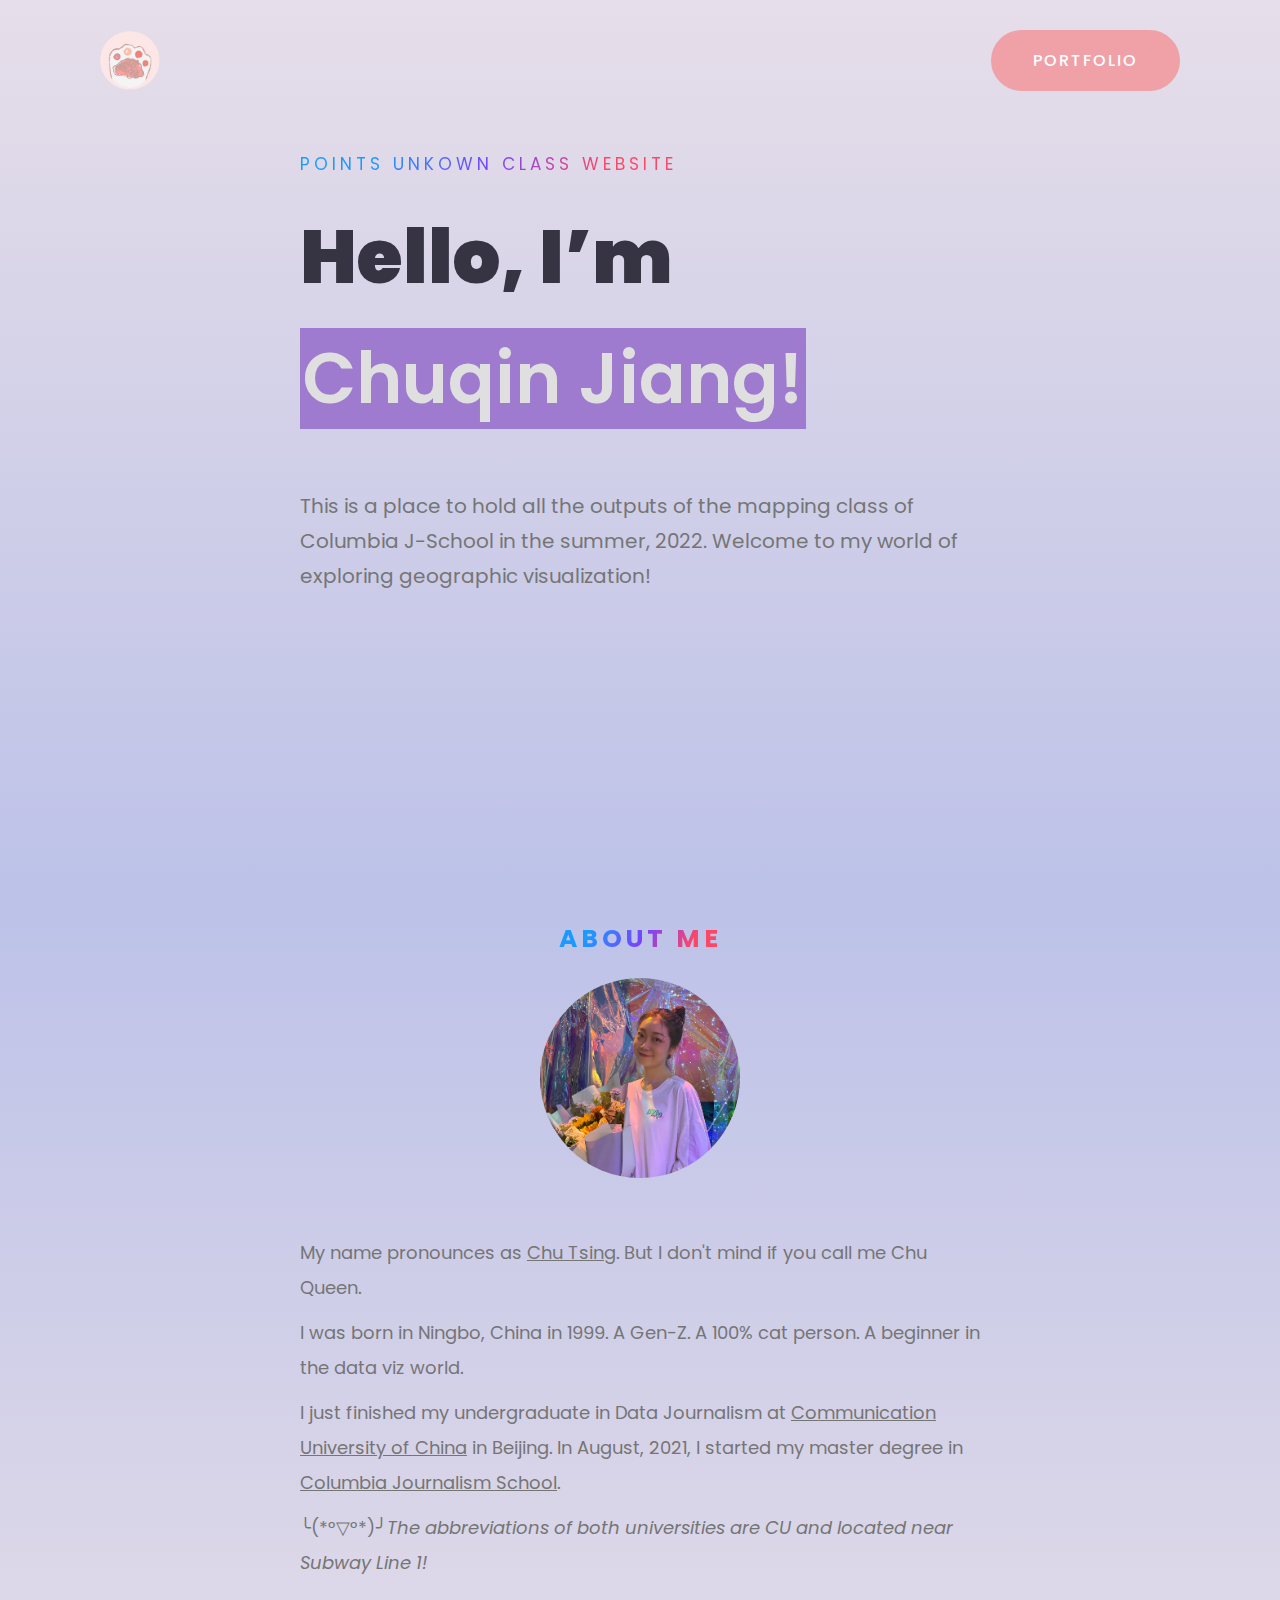
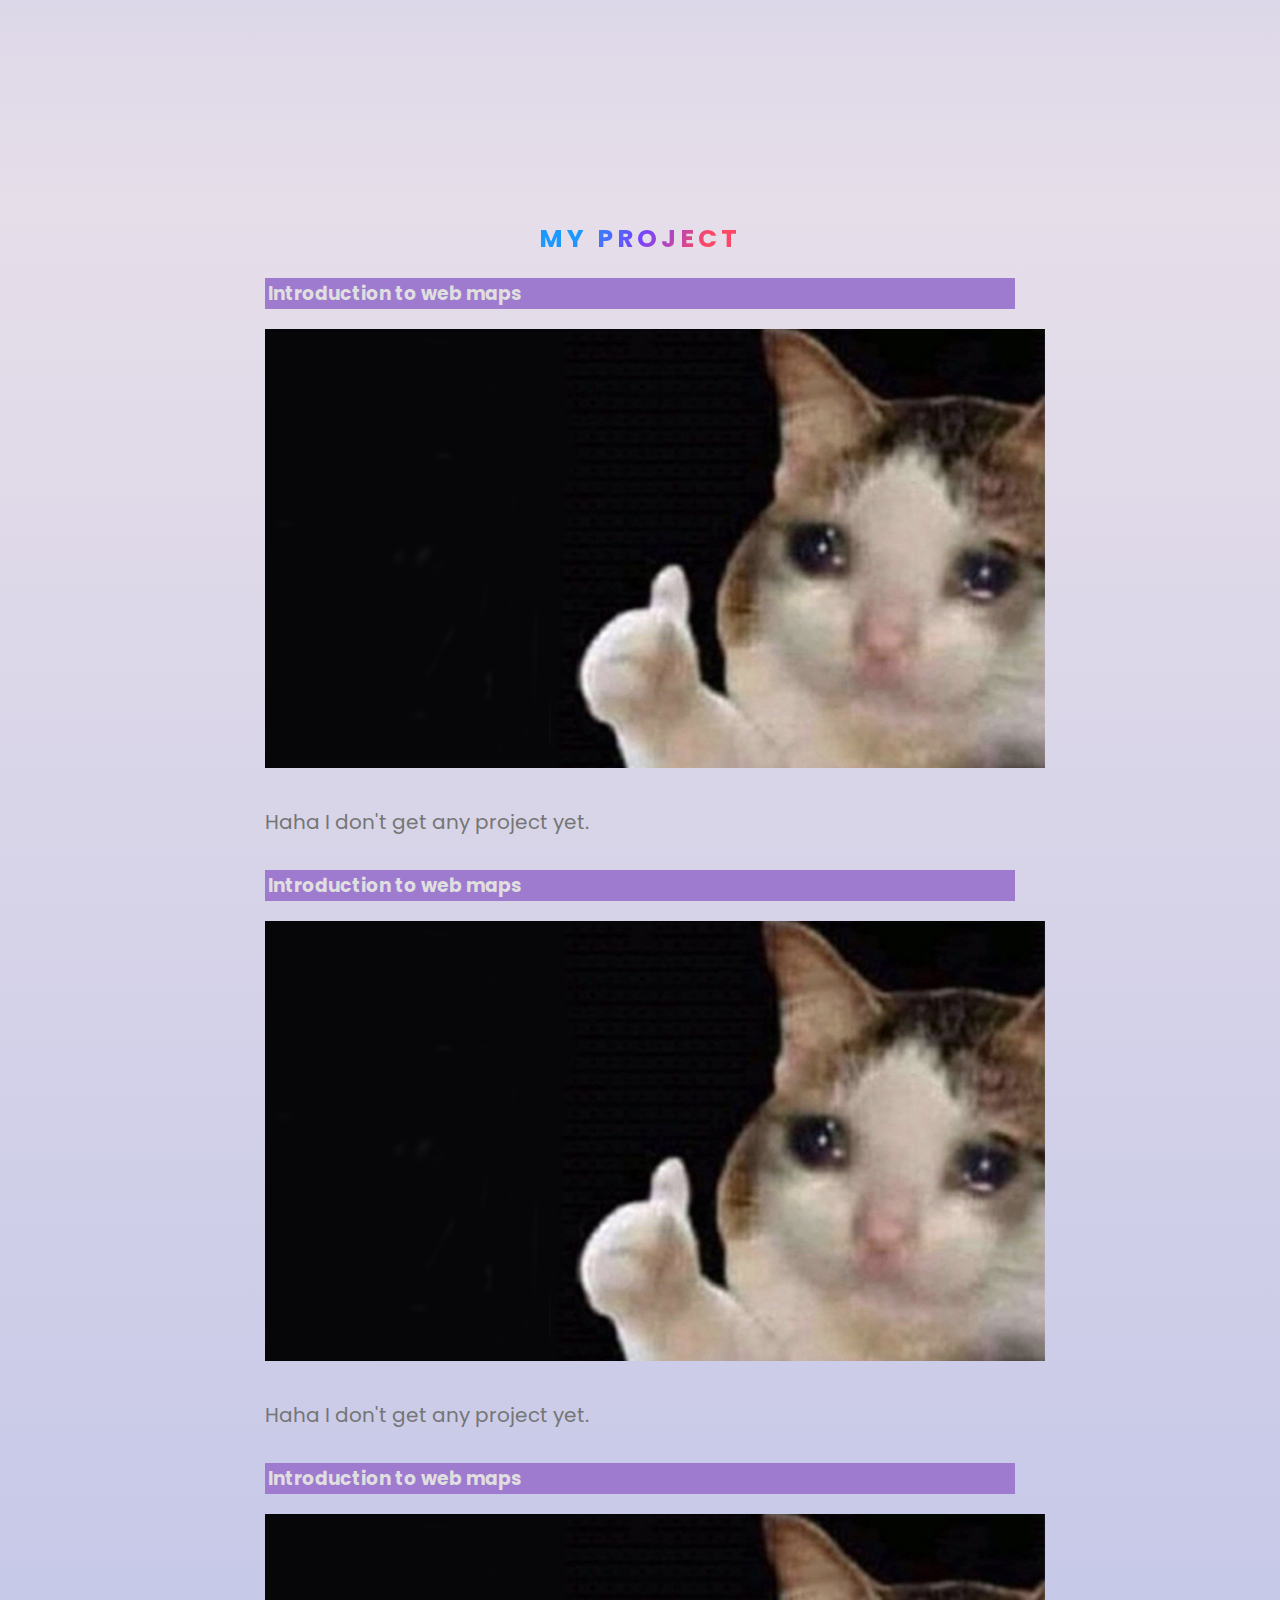
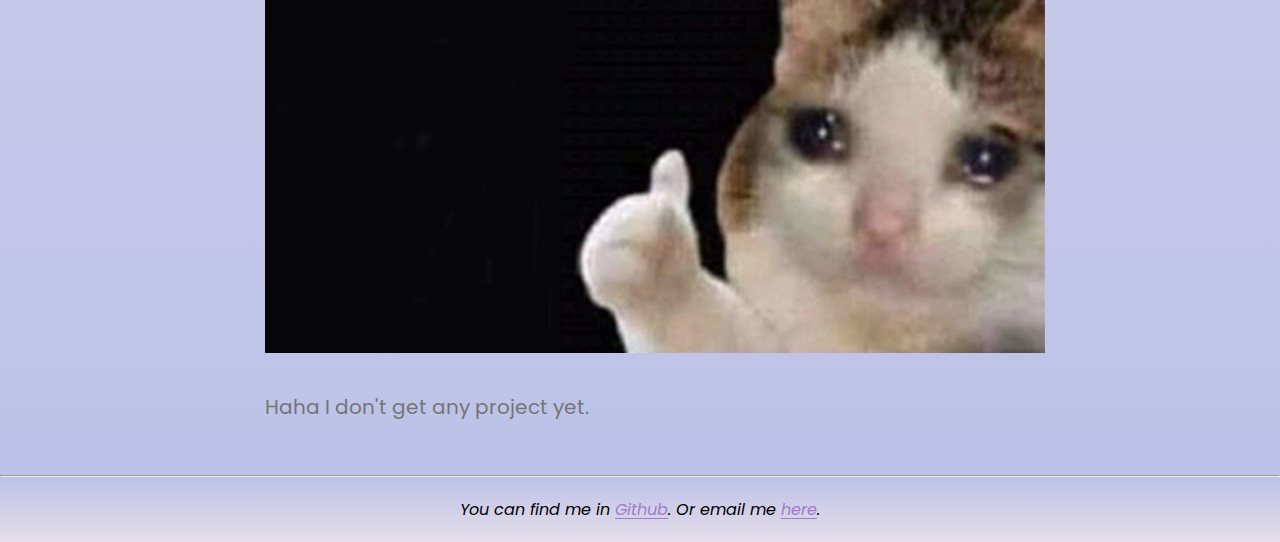
==== index.html @ 4bb828d9 "Initial commit" ====
<!DOCTYPE html>
<html lang="en">
<head>
    <meta charset="UTF-8">
    <title>Chuqin's Points Unknown Class Website</title>
    <link rel="icon" type="image/x-icon" href="img/map.png">
    <link rel="stylesheet" href="style.css">
    <style>
        @media (max-width: 768px) {.card-container {flex-direction: column;}
}
    </style>
</head>
<body>

    <div class="hero">
        <nav>
            <img src="img/cat.png" class="logo">
            <a href="https://angelinejcq.github.io/" class="btn">Portfolio</a>
        </nav>

        <div class="content">
            <span class="title">Points Unkown class website</span>
            <h1>Hello, I’m <br><span>Chuqin Jiang!</span></h1>
            <p>This is a place to hold all the outputs of the mapping class of Columbia J-School in the summer, 2022. Welcome to my world of exploring geographic visualization!</p>
        </div>
    </div>
    <div class="hero2">
        <div class="section">
            <span class="subtitle">About Me</span>
            <div class="img-holder">
                <img src="img/photo.png" alt="This is my profile photo.">
            </div>
            <div class="content">
                <p>My name pronounces as <span class="emp">Chu Tsing</span>. But I don't mind if you call me Chu Queen.</p>
                <p>I was born in Ningbo, China in 1999. A Gen-Z. A 100% cat person. A beginner in the data viz world.</p>
                <p>I just finished my undergraduate in Data Journalism at <span class="emp">Communication University of China</span> in Beijing. In August, 2021, I started my master degree in <span class="emp">Columbia Journalism School</span>.</p>
                <p>╰(*°▽°*)╯<i>The abbreviations of both universities are CU and located near Subway Line 1!</i></p>
            </div>   
        </div>
    </div>
    <div class="hero3">
        <div class="section">
            <span class="subtitle">My Project</span>
            <a class="no-underline" href="http://" target="_blank" rel="noopener noreferrer">
                <h3>Introduction to web maps</h3>
                <img src="img/change.jpg" alt="Project description">
                <p>Haha I don't get any project yet. </p>
            </a>
            <a class="no-underline" href="http://" target="_blank" rel="noopener noreferrer">
                <h3>Introduction to web maps</h3>
                <img src="img/change.jpg" alt="Project description">
                <p>Haha I don't get any project yet. </p>
            </a>
            <a class="no-underline" href="http://" target="_blank" rel="noopener noreferrer">
                <h3>Introduction to web maps</h3>
                <img src="img/change.jpg" alt="Project description">
                <p>Haha I don't get any project yet. </p>
            </a>
        </div>
    </div>
    <hr>
    <div class="hero4">
        <p class="footer">
            You can find me in <a class="emp" href="https://github.com/AngelineJCQ">Github</a>. Or email me <a class="emp" href="mailto:cj2704@columbia.edu">here</a>.
        </p>
    </div>

</body>
</html>
---- style.css ----
@import url('https://fonts.googleapis.com/css2?family=Poppins:wght@400;500;600;700&display=swap');

*{
    margin: 0;
    padding: 0;
    box-sizing: border-box;
    font-family: 'Poppins', sans-serif;
}
a{
    text-decoration: none;
}
.hero{
    width: 100%;
    height: 100vh;
    background-image: linear-gradient(to top, #bdc2e8 0%, #bdc2e8 1%, #e6dee9 100%);
    background-size: cover;
}

.hero2{
    width: 100%;
    height: 100vh;
    background-image: linear-gradient(to top, #e6dee9 0%, #bdc2e8 99%, #bdc2e8 100%)
}

.hero3{
    width: 100%;
    background-image: linear-gradient(to top, #bdc2e8 0%, #bdc2e8 1%, #e6dee9 100%);
}

.hero4{
    width: 100%;
    background-image: linear-gradient(to top, #e6dee9 0%, #bdc2e8 99%, #bdc2e8 100%)
}


nav{
    display: flex;
    align-items: center;
    justify-content: space-between;
    padding: 30px 100px;
}
.logo{
    max-height: 60px;
}

.btn{
    color: #fff;
    font-size: 16px;
    text-transform: uppercase;
    letter-spacing: 2px;
    padding: 16px 40px;
    border-radius: 500px;
    display: inline-block;
    font-weight: 500;
    transition: all .4s ease-in-out;
    background-size: 152% 100%;
    background: #f0a1a8;
    border: 2px solid #f0a1a8;
}
.btn:hover{
    background: transparent;
    border-color: #f0a1a8;
    color: #f0a1a8;
}
.content{
    margin: 0 auto;
    max-width: 740px;
    padding: 30px;
}
.content .title{
    color: #1f1f25;
    font-size: 17px;
    text-transform: uppercase;
    letter-spacing: 4px;
    display: inline-block;
    margin-bottom: 20px;
    background: linear-gradient(120deg, #1c99fe 20.69%, #7644ff 50.19%,#fd4766 79.69%);
    -webkit-background-clip: text;
    -webkit-text-fill-color: transparent;
}
.content h1{
    color: #363343;
    font-size: 75px;
    font-weight: 900;
    line-height: 120px;
    text-transform: inherit;
    margin-bottom: 40px;
}
.content h1 span{
    font-weight: 600;
    font-size: 70px;
    text-decoration: none;
    background:#9f7bcf;
    padding: 1px 3px;
    color: rgb(223, 223, 223);
}


.content p{
    font-size: 20px;
    color: #757575;
    margin-top: 50px;
    margin-bottom: 30px;
    line-height: 35px;
}
.section{
    margin: 0 auto;
    max-width: 790px;
    padding: 20px;
    text-align: center;
}
.subtitle{
    color: #1f1f25;
    font-size: 25px;
    font-weight: 700;
    font-display: center;
    text-align: center;
    text-transform: uppercase;
    letter-spacing: 4px;
    display: inline-block;
    margin-bottom: 20px;
    background: linear-gradient(120deg, #1c99fe 20.69%, #7644ff 50.19%,#fd4766 79.69%);
    -webkit-background-clip: text;
    -webkit-text-fill-color: transparent;
}

.img-holder{
    text-align: center;
}
.img-holder img{
    border-radius: 50%;
    max-width: 200px;
    margin-bottom: 20px;
}

.section p{
    text-align: left;
    margin-top: 0;
    font-size: 18px;
    margin-bottom: 10px;
    line-height: 35px;
}

.emp {
    text-decoration: underline;
}

.no-underline img {
    max-width: 780px;
    margin-top: 20px;
    margin-bottom: 30px;
}

.no-underline h3{
    text-align: left;
    text-decoration: none;
    background: #9f7bcf;
    padding: 1px 3px;
    color: rgb(223, 223, 223);
    max-width: 790px;
}

.no-underline p{
    font-size: 20px;
    color: #757575;
    margin-bottom: 30px;
    line-height: 35px;

}

.footer {
    text-align: center;
    font-style: italic;
    padding: 20px;
}

.footer a{
    text-decoration: underline;
    text-underline-offset: 3px;
    color:#9f7bcf;
}

.footer a:visited{
    text-decoration: underline;
    text-underline-offset: 3px;
    color:#9f7bcf;
}

.footer a:hover {
    color:#4a06a2;
}
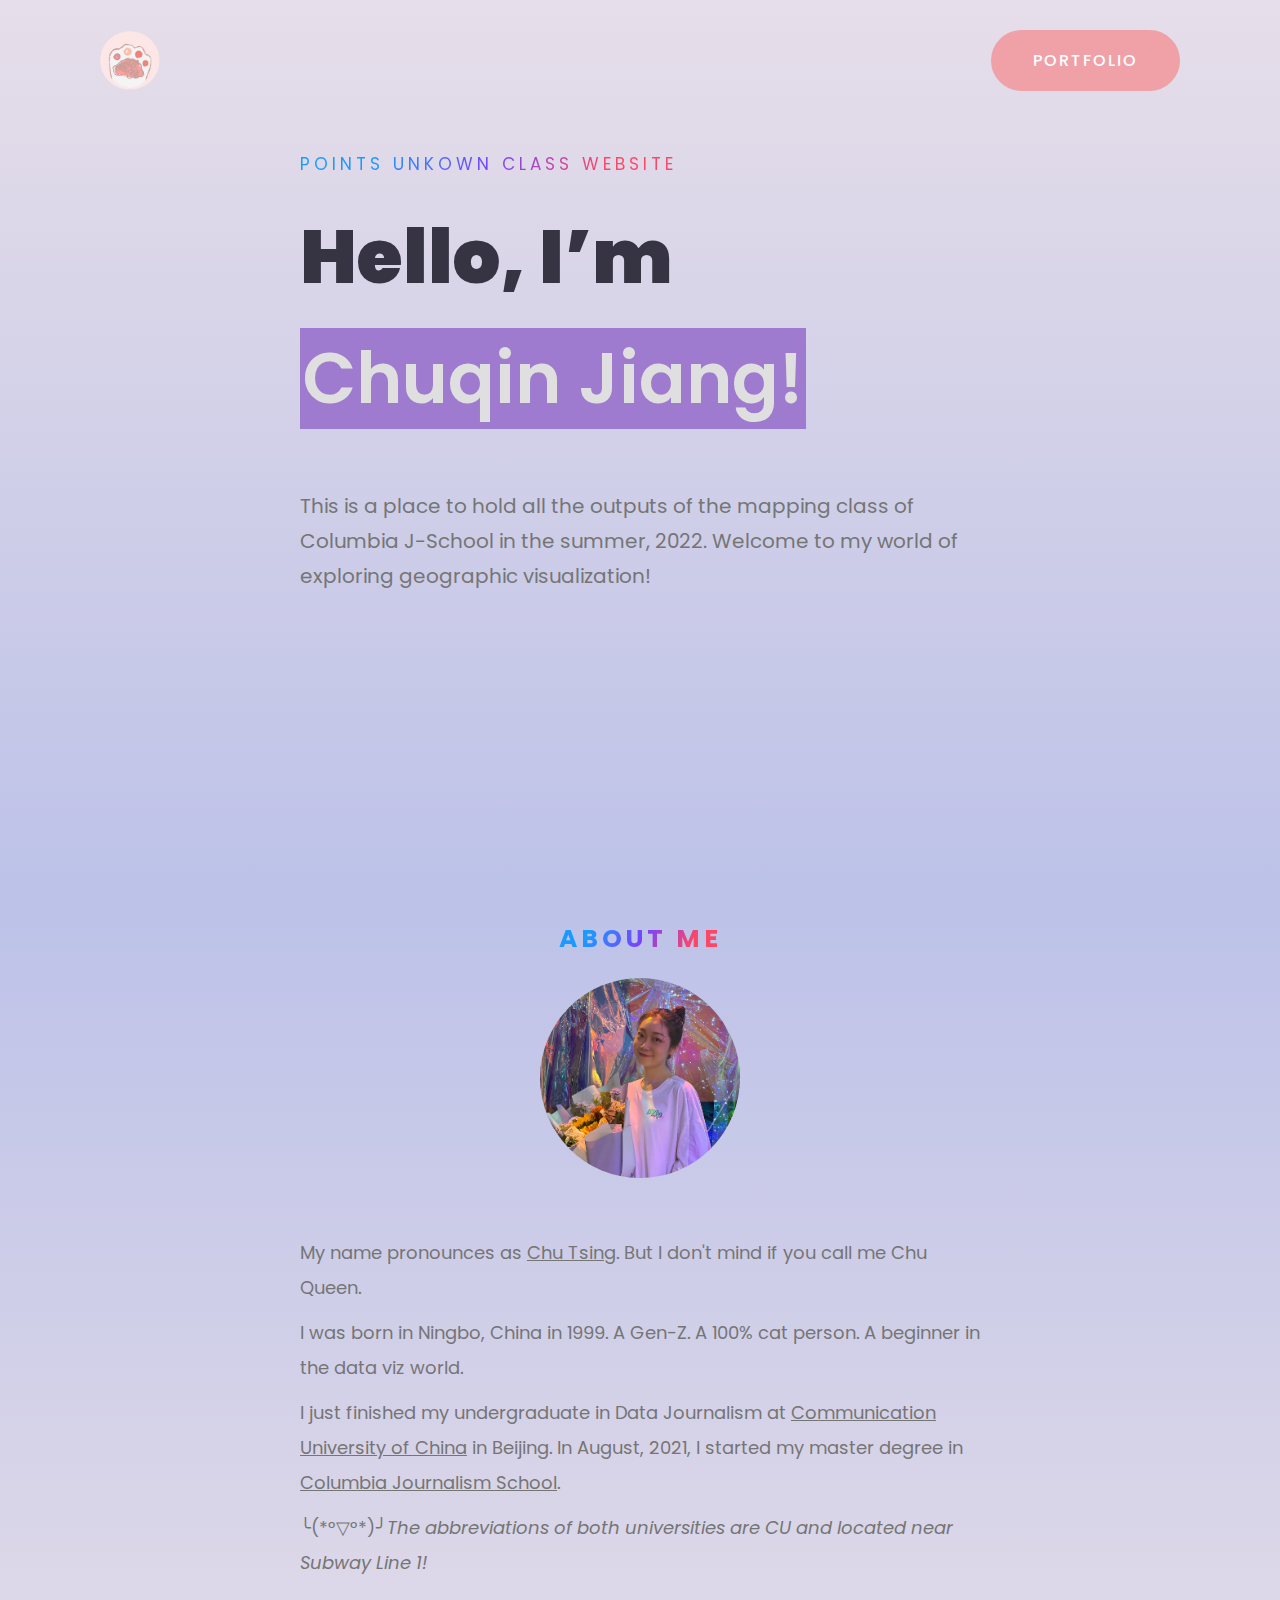
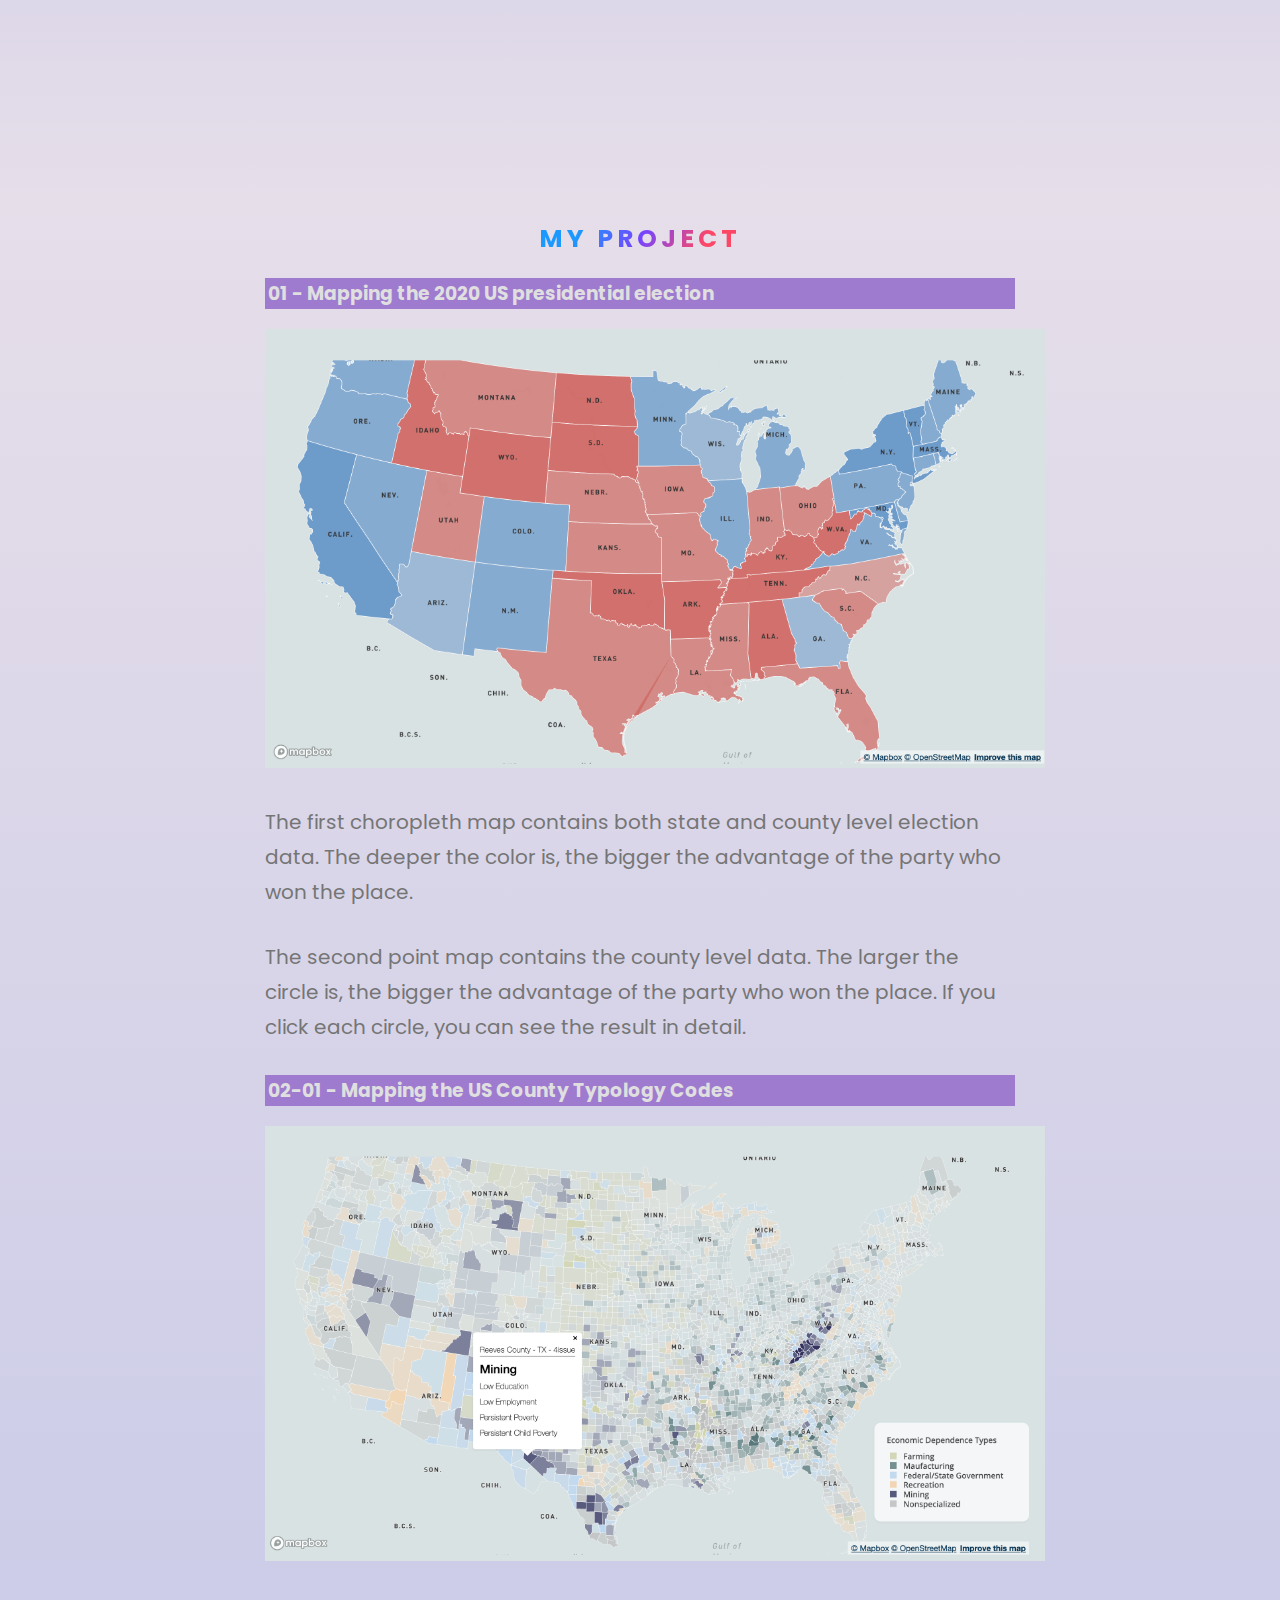
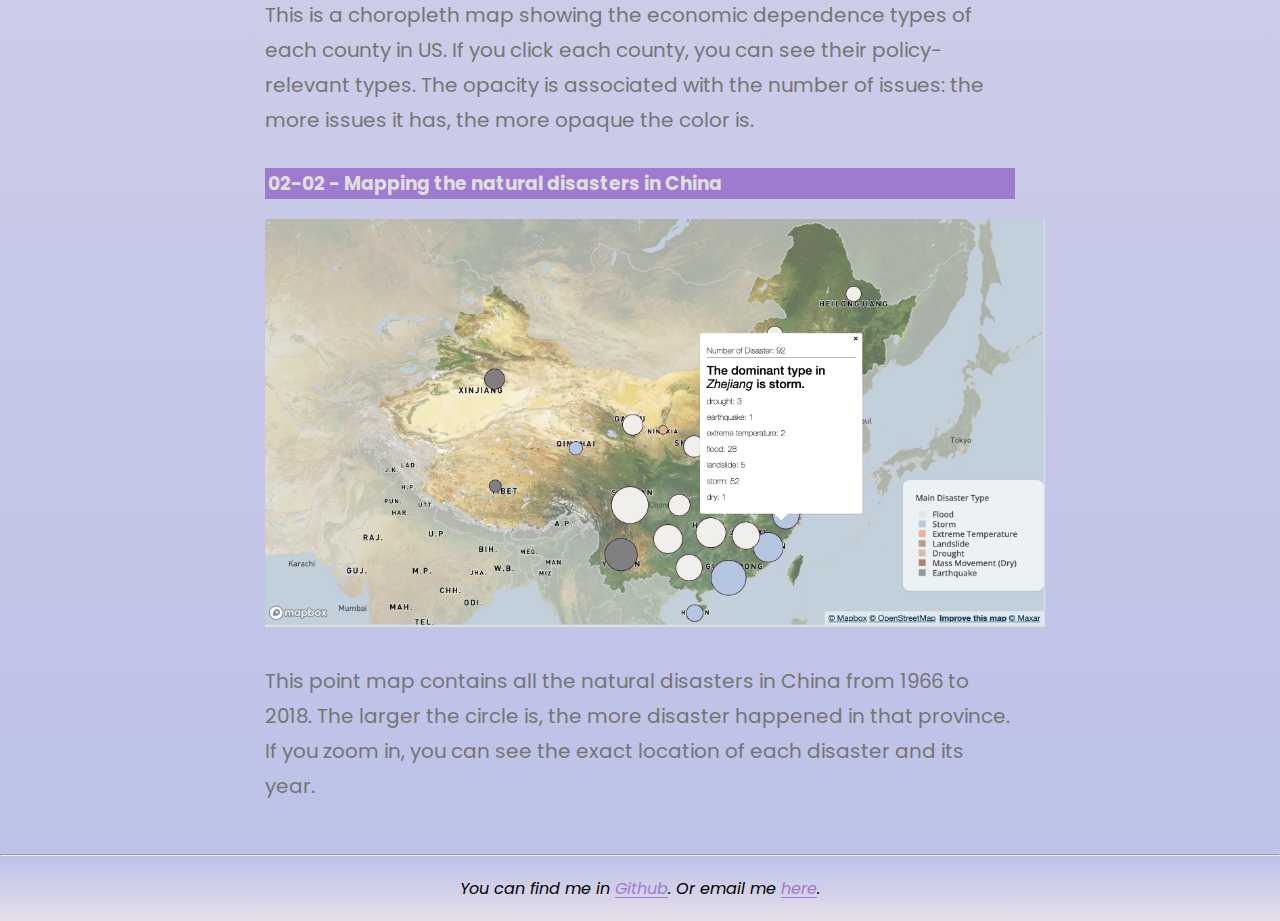
==== commit 20030ce5: "Upload Project 02" ====
--- a/index.html
+++ b/index.html
@@ -41,20 +41,21 @@
     <div class="hero3">
         <div class="section">
             <span class="subtitle">My Project</span>
-            <a class="no-underline" href="http://" target="_blank" rel="noopener noreferrer">
-                <h3>Introduction to web maps</h3>
-                <img src="img/change.jpg" alt="Project description">
-                <p>Haha I don't get any project yet. </p>
+            <a class="no-underline" href="https://angelinejcq.github.io/mapping-class-site/election-map/" target="_blank" rel="noopener noreferrer">
+                <h3> 01 - Mapping the 2020 US presidential election</h3>
+                <img src="img/01-election.png" alt="Mapping the 2020 US presidential election">
+                <p>The first choropleth map contains both state and county level election data. The deeper the color is, the bigger the advantage of the party who won the place.</p>
+                <p>The second point map contains the county level data. The larger the circle is, the bigger the advantage of the party who won the place. If you click each circle, you can see the result in detail.</p>
             </a>
-            <a class="no-underline" href="http://" target="_blank" rel="noopener noreferrer">
-                <h3>Introduction to web maps</h3>
-                <img src="img/change.jpg" alt="Project description">
-                <p>Haha I don't get any project yet. </p>
+            <a class="no-underline" href="https://angelinejcq.github.io/mapping-class-site/county-disaster-map/" target="_blank" rel="noopener noreferrer">
+                <h3> 02-01 - Mapping the US County Typology Codes</h3>
+                <img src="img/02-01-county.png" alt="Mapping the US County Typology Codes">
+                <p>This is a choropleth map showing the economic dependence types of each county in US. If you click each county, you can see their policy-relevant types. The opacity is associated with the number of issues: the more issues it has, the more opaque the color is. </p>
             </a>
-            <a class="no-underline" href="http://" target="_blank" rel="noopener noreferrer">
-                <h3>Introduction to web maps</h3>
-                <img src="img/change.jpg" alt="Project description">
-                <p>Haha I don't get any project yet. </p>
+            <a class="no-underline" href="https://angelinejcq.github.io/mapping-class-site/county-disaster-map/" target="_blank" rel="noopener noreferrer">
+                <h3> 02-02 - Mapping the natural disasters in China</h3>
+                <img src="img/02-02-disaster.png" alt="Mapping the natural disasters in China">
+                <p>This point map contains all the natural disasters in China from 1966 to 2018. The larger the circle is, the more disaster happened in that province. If you zoom in, you can see the exact location of each disaster and its year. </p>
             </a>
         </div>
     </div>
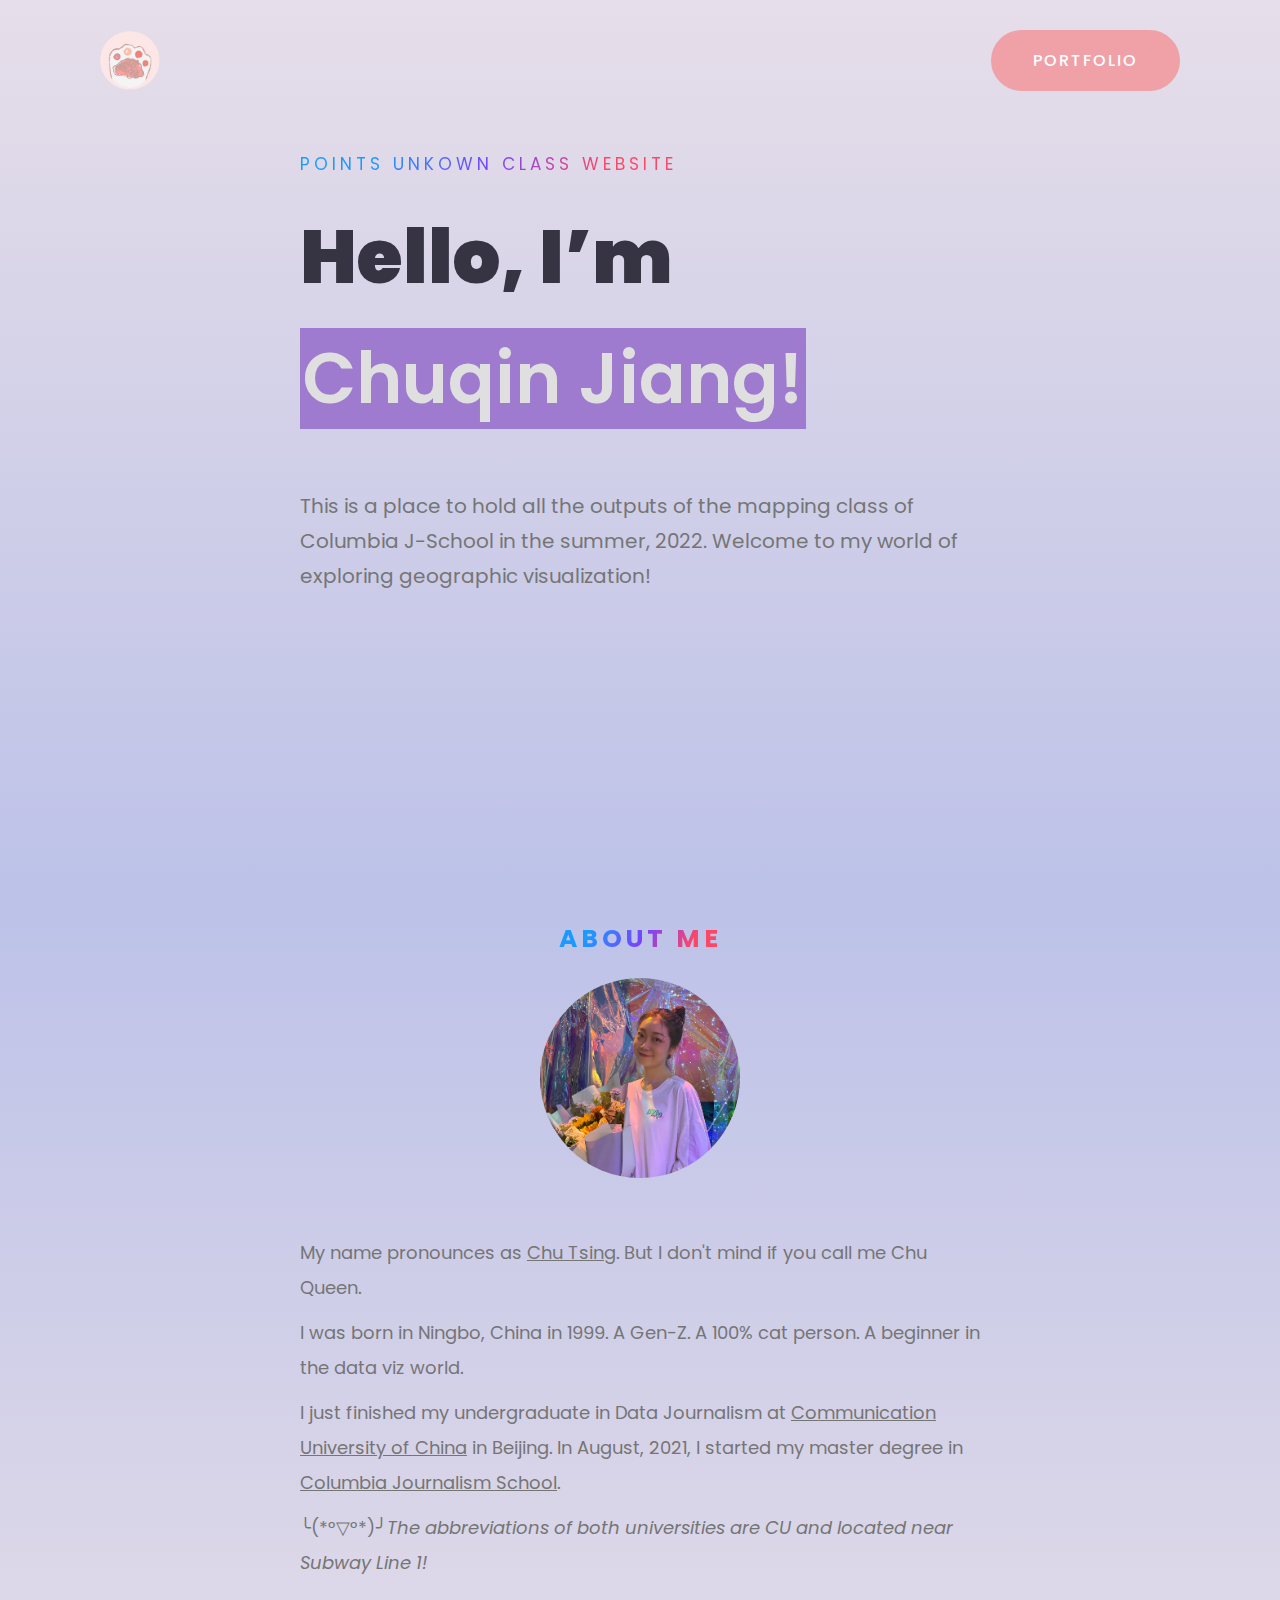
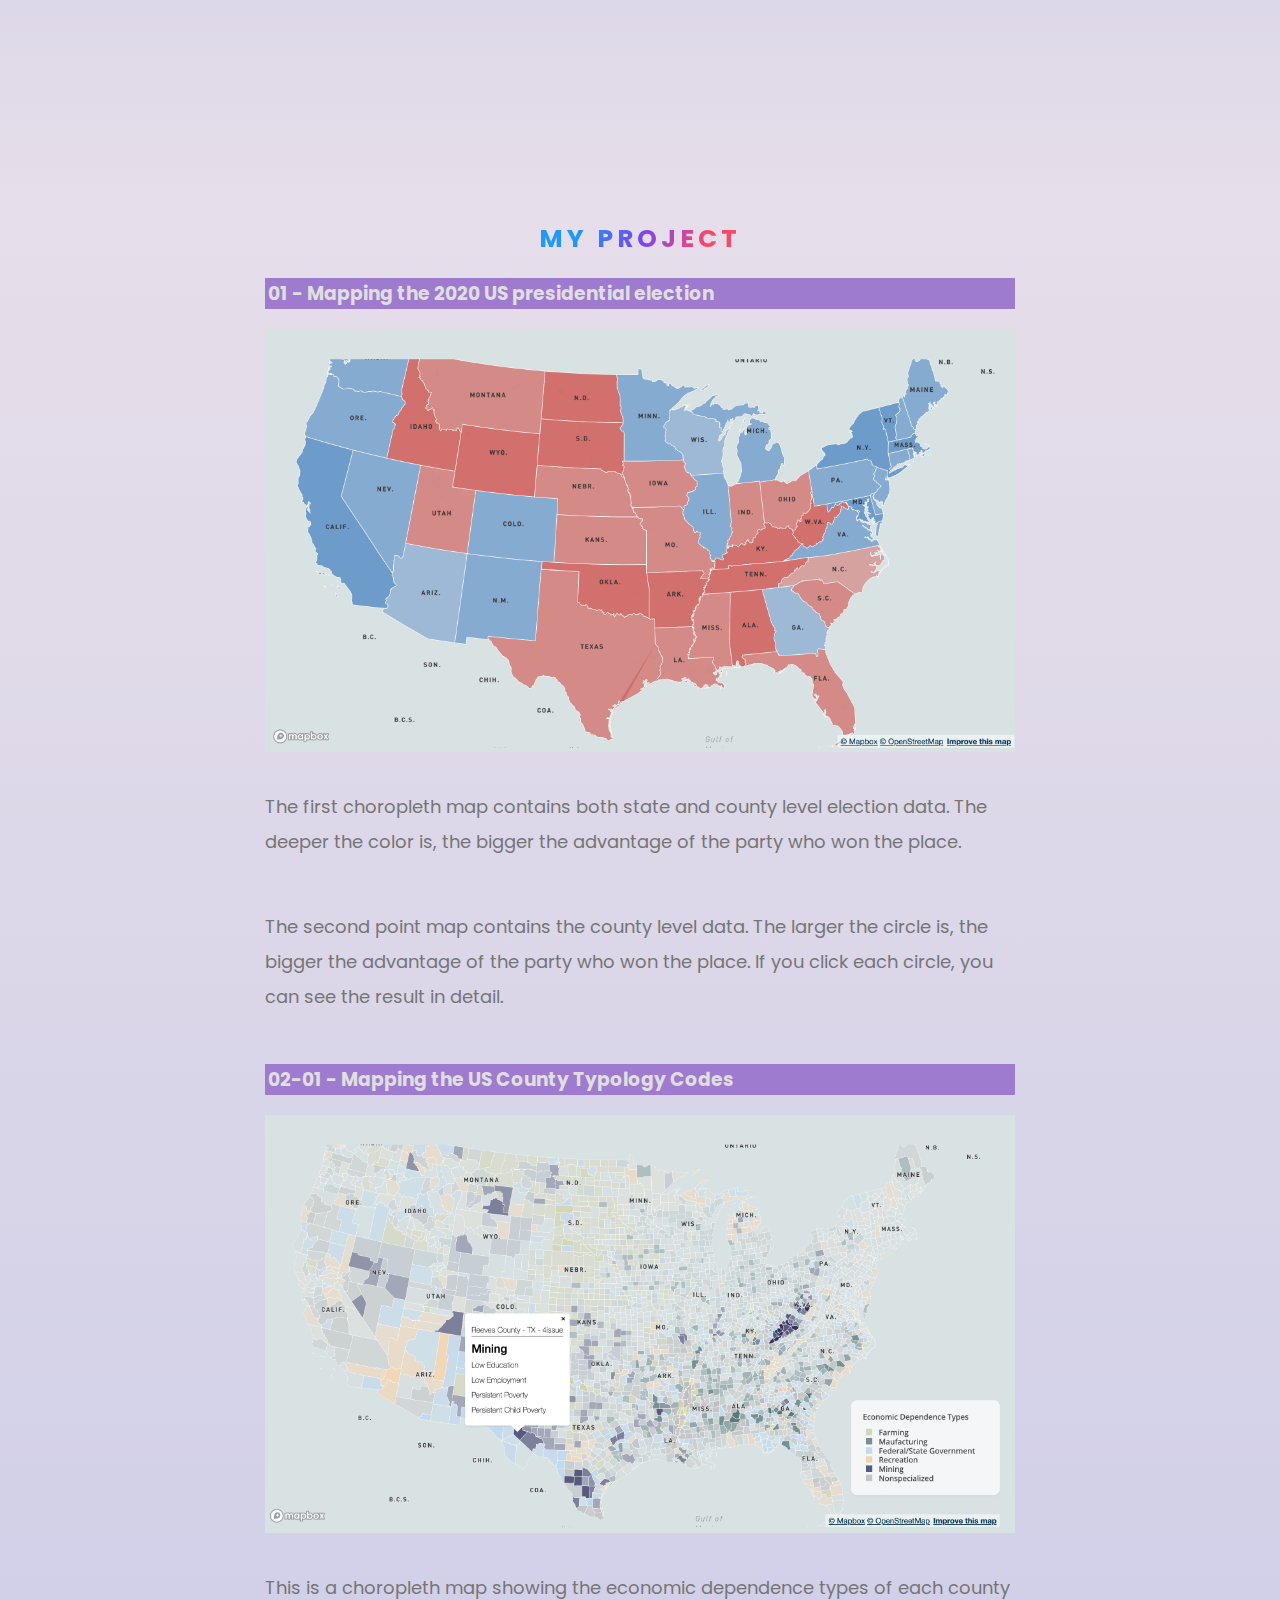
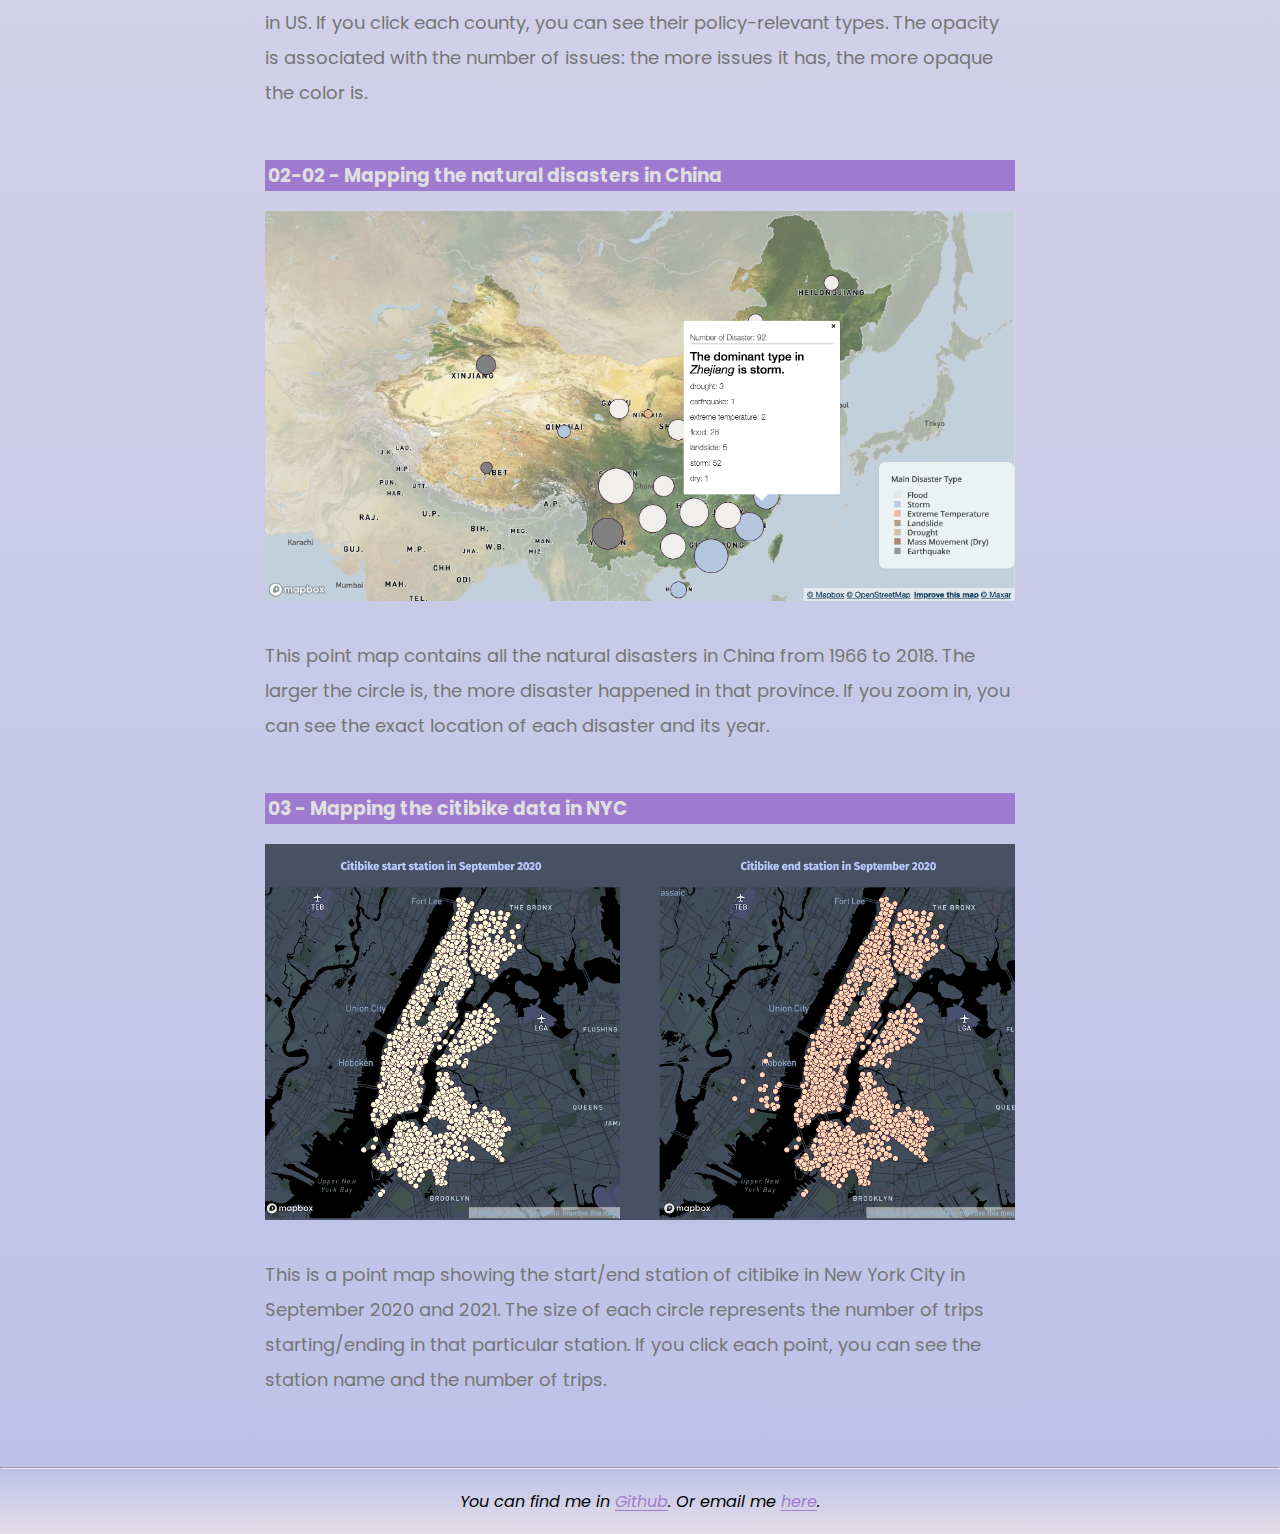
==== commit 9bfd81a2: "Update mainpage" ====
--- a/index.html
+++ b/index.html
@@ -57,6 +57,11 @@
                 <img src="img/02-02-disaster.png" alt="Mapping the natural disasters in China">
                 <p>This point map contains all the natural disasters in China from 1966 to 2018. The larger the circle is, the more disaster happened in that province. If you zoom in, you can see the exact location of each disaster and its year. </p>
             </a>
+            <a class="no-underline" href="https://angelinejcq.github.io/mapping-class-site/citibike-map/" target="_blank" rel="noopener noreferrer">
+                <h3> 03 - Mapping the citibike data in NYC</h3>
+                <img src="img/03-citibike.png" alt="Mapping the natural disasters in China">
+                <p>This is a point map showing the start/end station of citibike in New York City in September 2020 and 2021. The size of each circle represents the number of trips starting/ending in that particular station. If you click each point, you can see the station name and the number of trips.</p>
+            </a>
         </div>
     </div>
     <hr>
--- a/style.css
+++ b/style.css
@@ -146,7 +146,7 @@
 }
 
 .no-underline img {
-    max-width: 780px;
+    max-width: 750px;
     margin-top: 20px;
     margin-bottom: 30px;
 }
@@ -157,13 +157,13 @@
     background: #9f7bcf;
     padding: 1px 3px;
     color: rgb(223, 223, 223);
-    max-width: 790px;
+    max-width: 800px;
 }
 
 .no-underline p{
-    font-size: 20px;
+    font-size: 18px;
     color: #757575;
-    margin-bottom: 30px;
+    margin-bottom: 50px;
     line-height: 35px;
 
 }
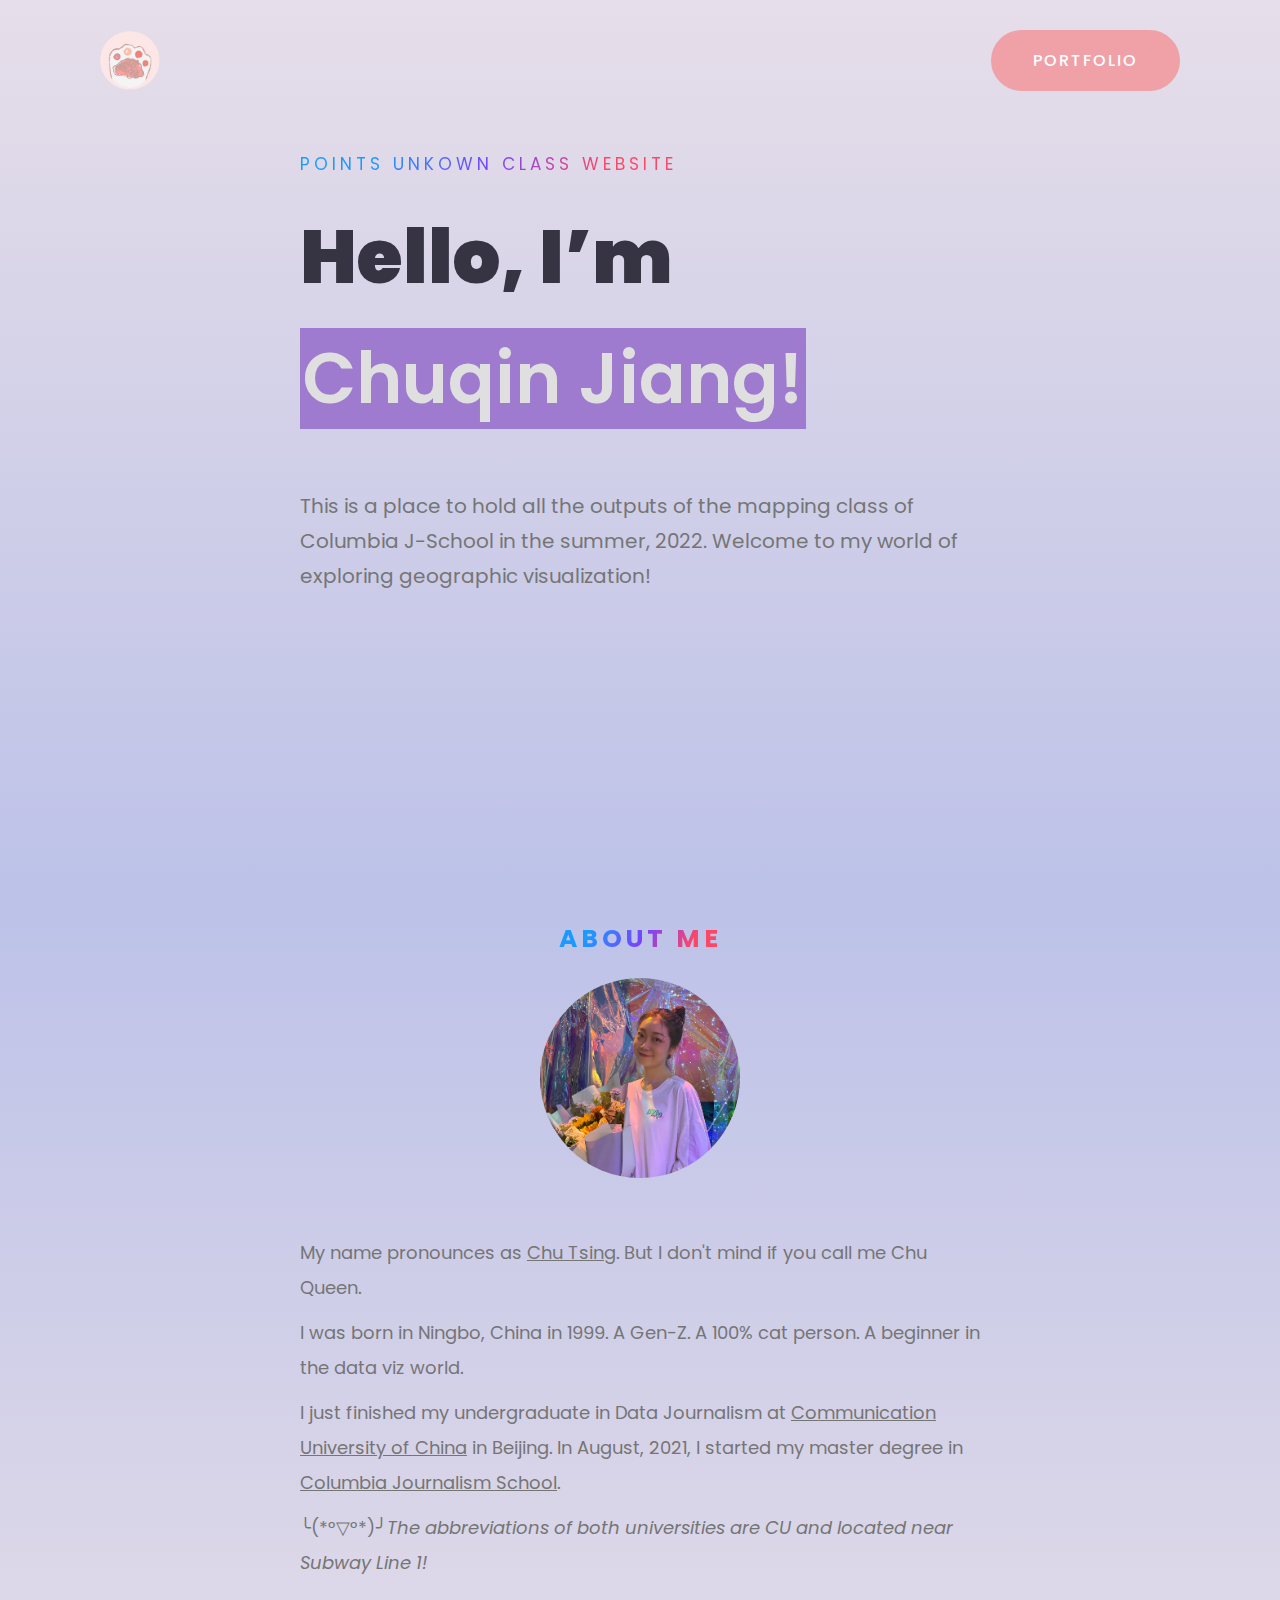
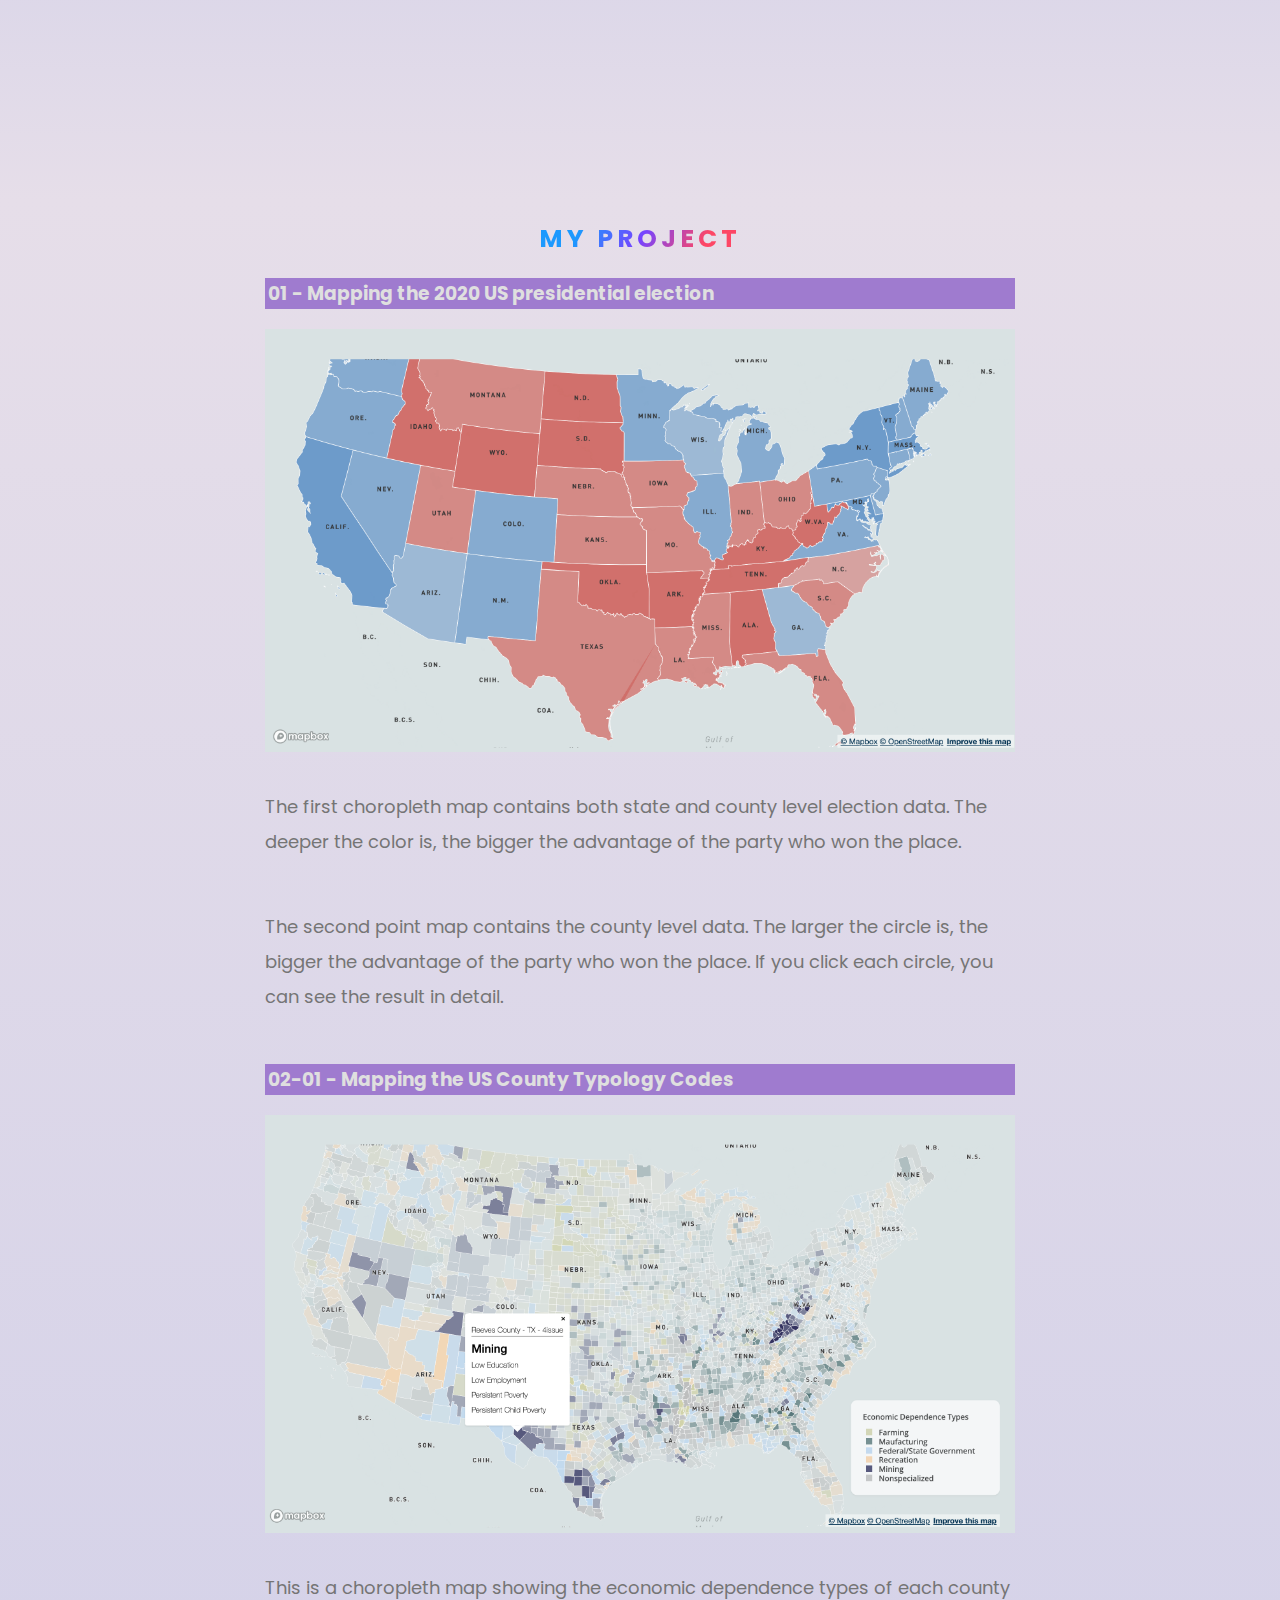
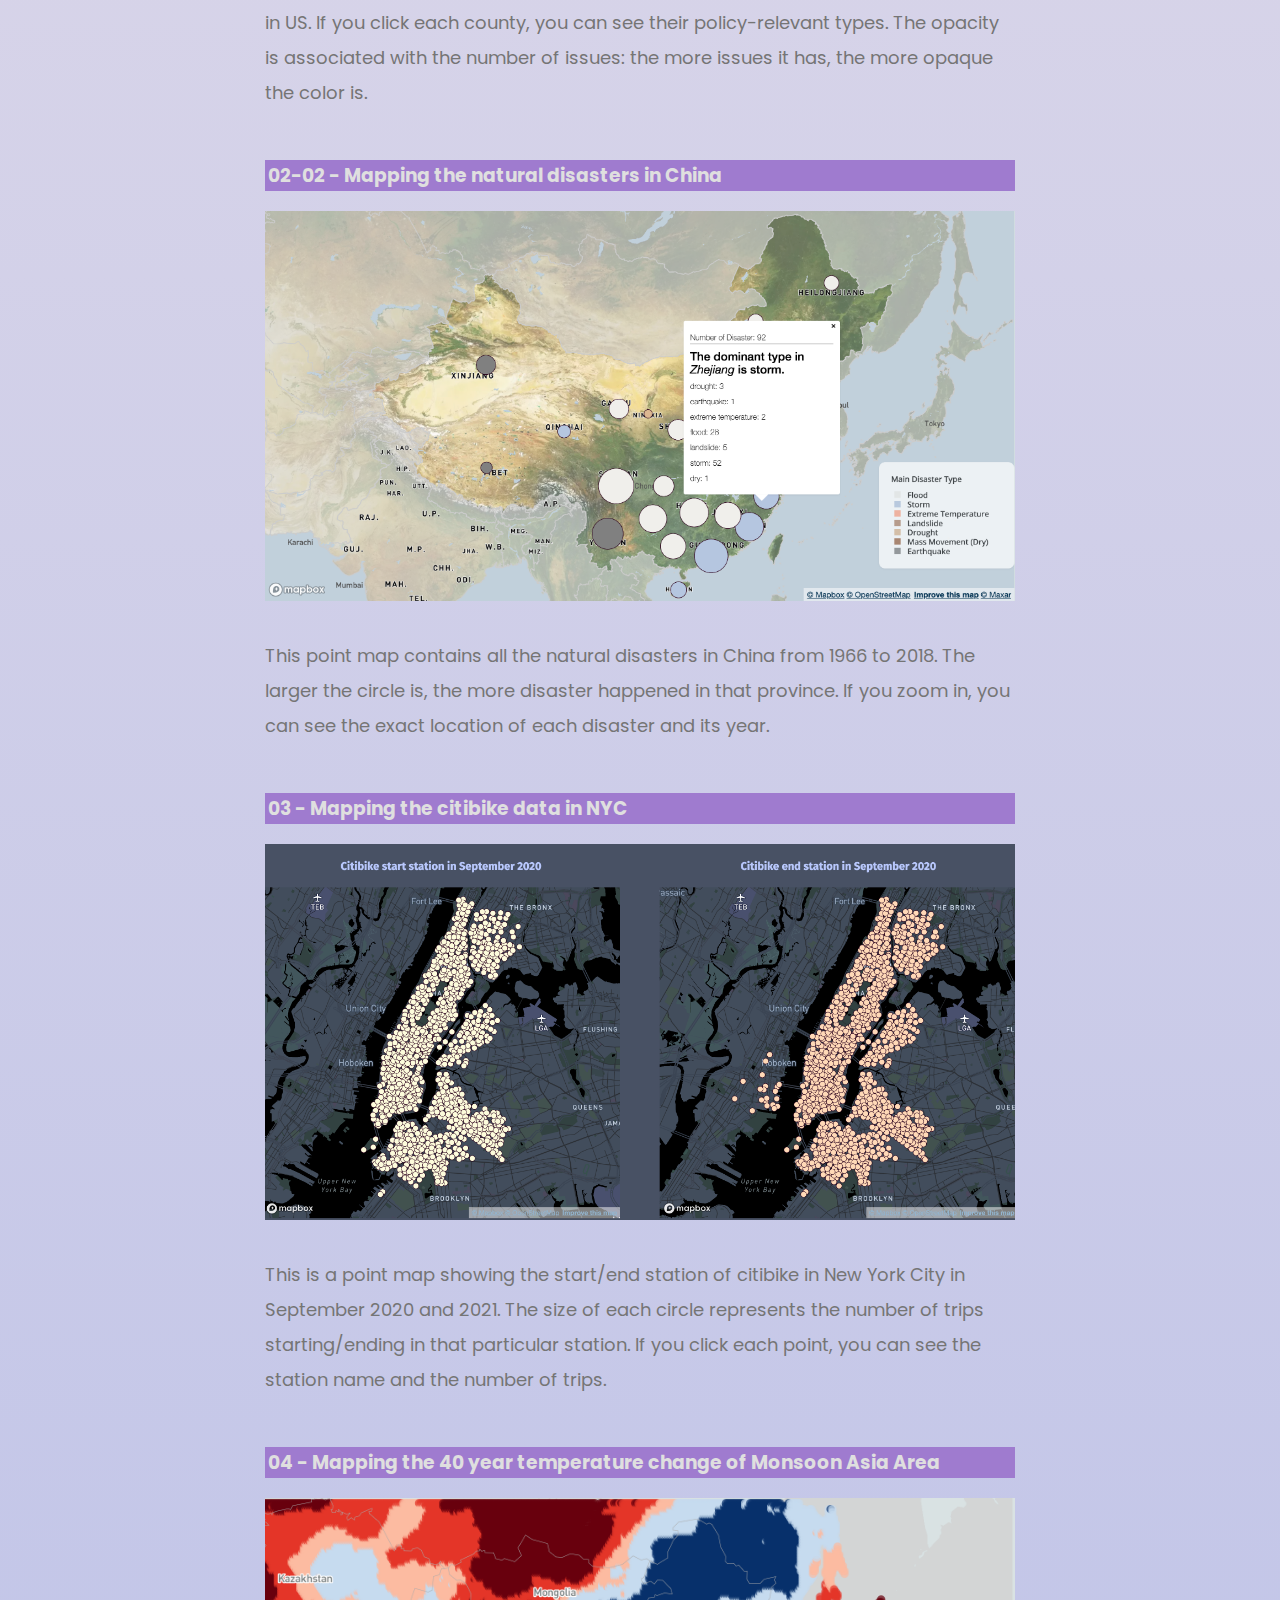
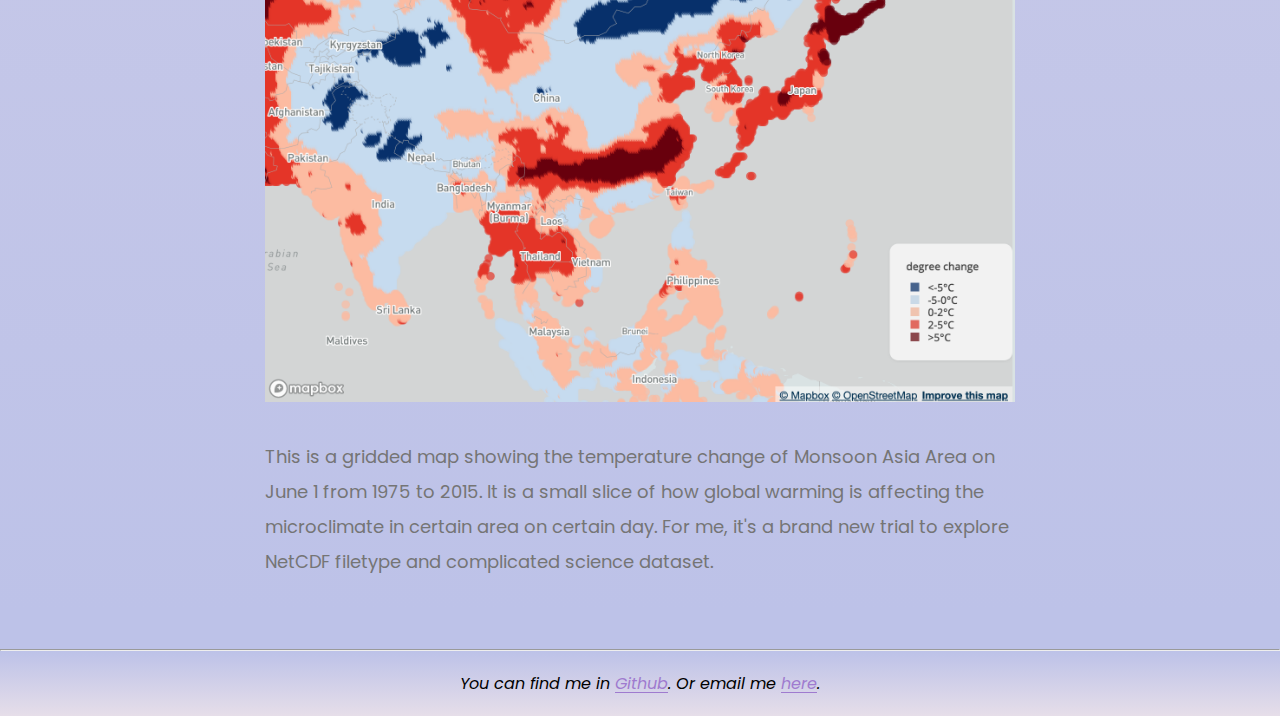
==== commit 4bec0a21: "Update" ====
--- a/index.html
+++ b/index.html
@@ -59,8 +59,13 @@
             </a>
             <a class="no-underline" href="https://angelinejcq.github.io/mapping-class-site/citibike-map/" target="_blank" rel="noopener noreferrer">
                 <h3> 03 - Mapping the citibike data in NYC</h3>
-                <img src="img/03-citibike.png" alt="Mapping the natural disasters in China">
+                <img src="img/03-citibike.png" alt="Mapping the citibike data in NYC">
                 <p>This is a point map showing the start/end station of citibike in New York City in September 2020 and 2021. The size of each circle represents the number of trips starting/ending in that particular station. If you click each point, you can see the station name and the number of trips.</p>
+            </a>
+            <a class="no-underline" href="https://angelinejcq.github.io/mapping-class-site/asian-temperature/" target="_blank" rel="noopener noreferrer">
+                <h3> 04 - Mapping the 40 year temperature change of Monsoon Asia Area</h3>
+                <img src="img/04-temp.png" alt="Mapping the 40 year temperature change of Monsoon Asia Area">
+                <p>This is a gridded map showing the temperature change of Monsoon Asia Area on June 1 from 1975 to 2015. It is a small slice of how global warming is affecting the microclimate in certain area on certain day. For me, it's a brand new trial to explore NetCDF filetype and complicated science dataset.</p>
             </a>
         </div>
     </div>
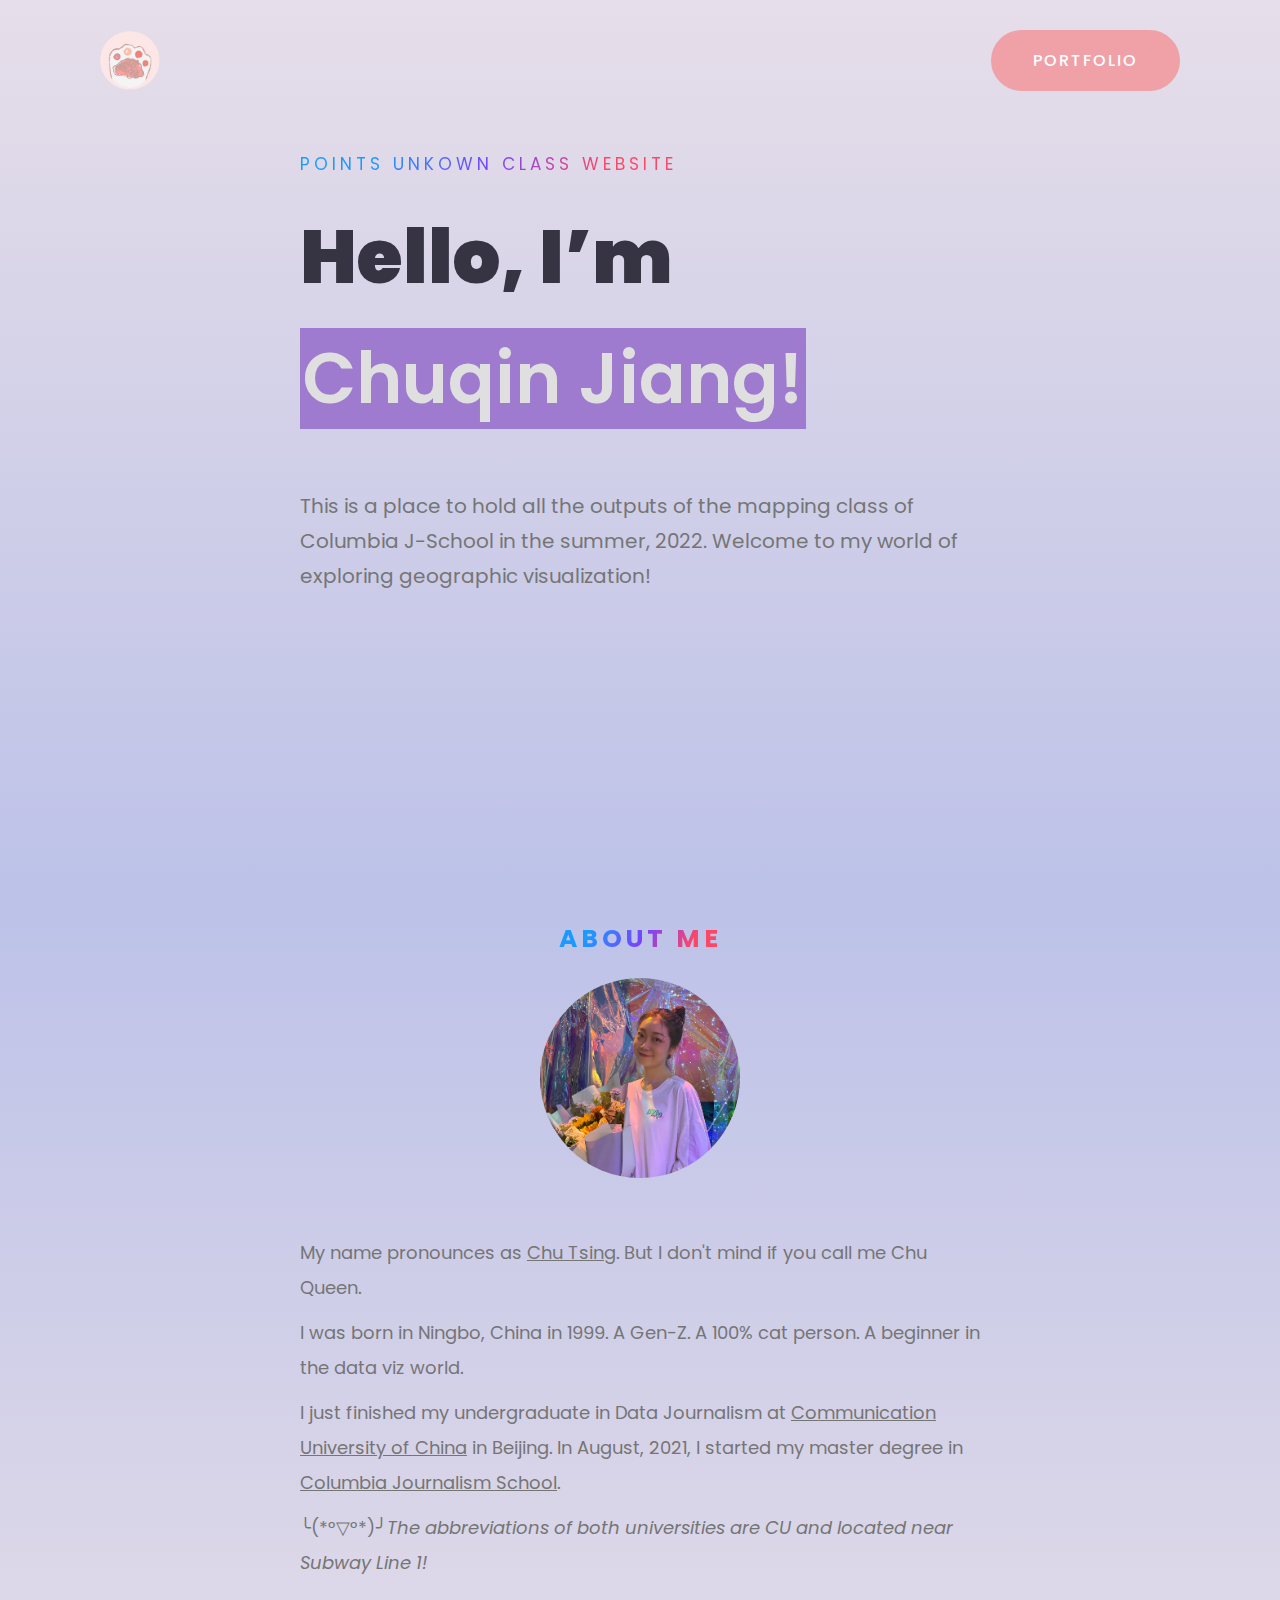
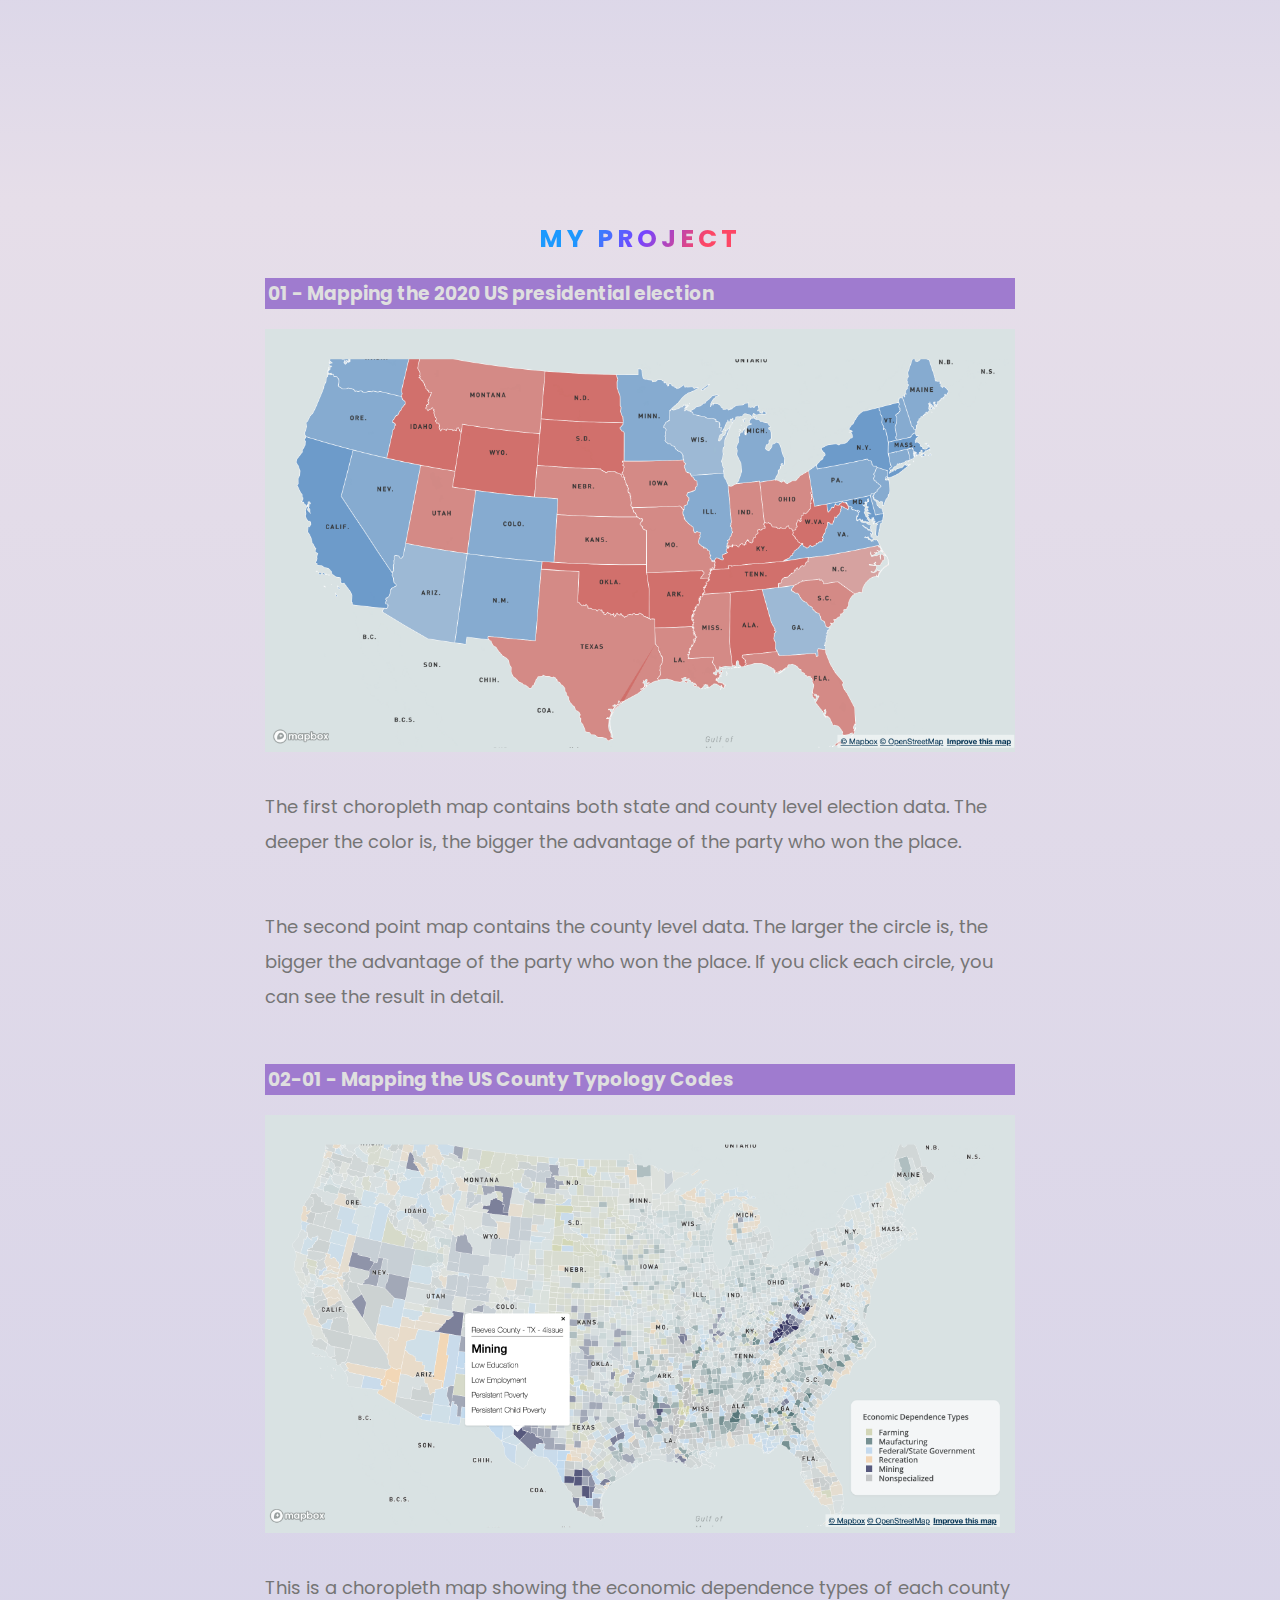
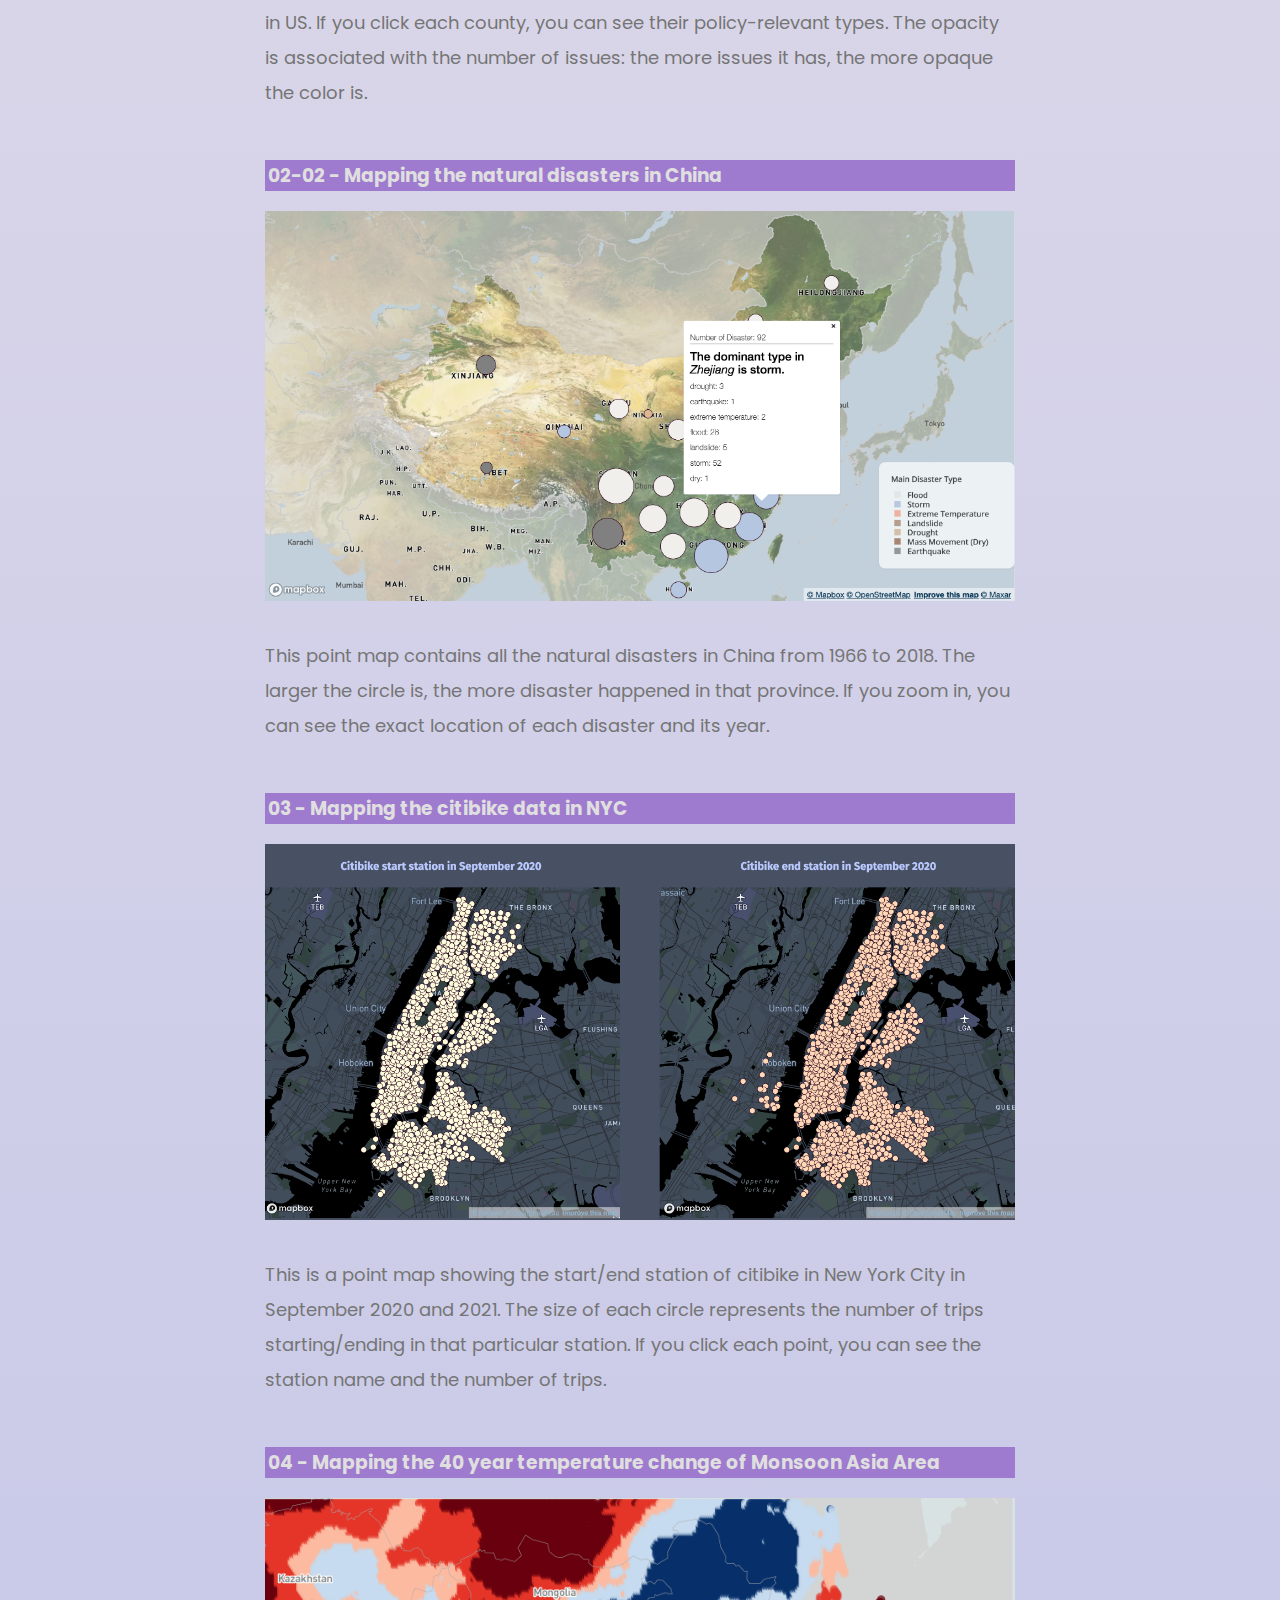
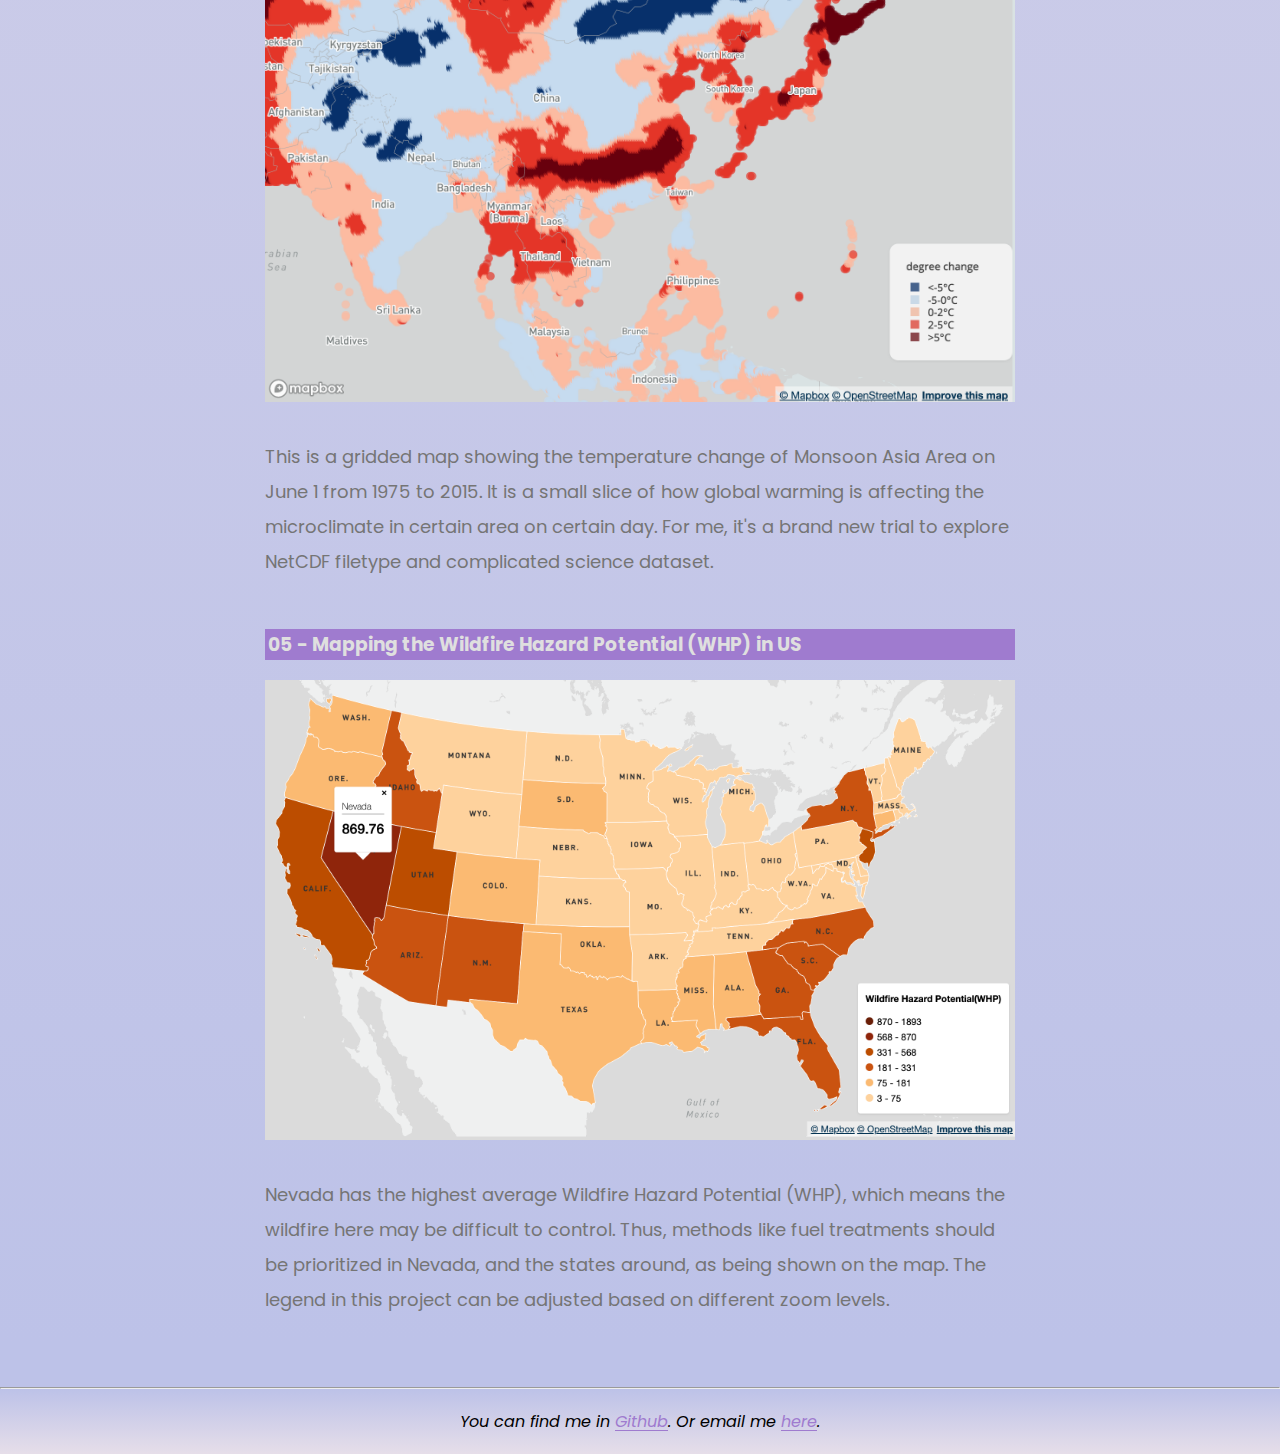
==== commit 587303e5: "Update" ====
--- a/index.html
+++ b/index.html
@@ -67,7 +67,13 @@
                 <img src="img/04-temp.png" alt="Mapping the 40 year temperature change of Monsoon Asia Area">
                 <p>This is a gridded map showing the temperature change of Monsoon Asia Area on June 1 from 1975 to 2015. It is a small slice of how global warming is affecting the microclimate in certain area on certain day. For me, it's a brand new trial to explore NetCDF filetype and complicated science dataset.</p>
             </a>
+            <a class="no-underline" href="https://angelinejcq.github.io/mapping-class-site/wildfire-map/" target="_blank" rel="noopener noreferrer">
+                <h3> 05 - Mapping the Wildfire Hazard Potential (WHP) in US</h3>
+                <img src="img/05-wildfire.png" alt="Mapping the Wildfire Hazard Potential (WHP) in US">
+                <p>Nevada has the highest average Wildfire Hazard Potential (WHP), which means the wildfire here may be difficult to control. Thus, methods like fuel treatments should be prioritized in Nevada, and the states around, as being shown on the map. The legend in this project can be adjusted based on different zoom levels.</p>
+            </a>
         </div>
+        
     </div>
     <hr>
     <div class="hero4">
